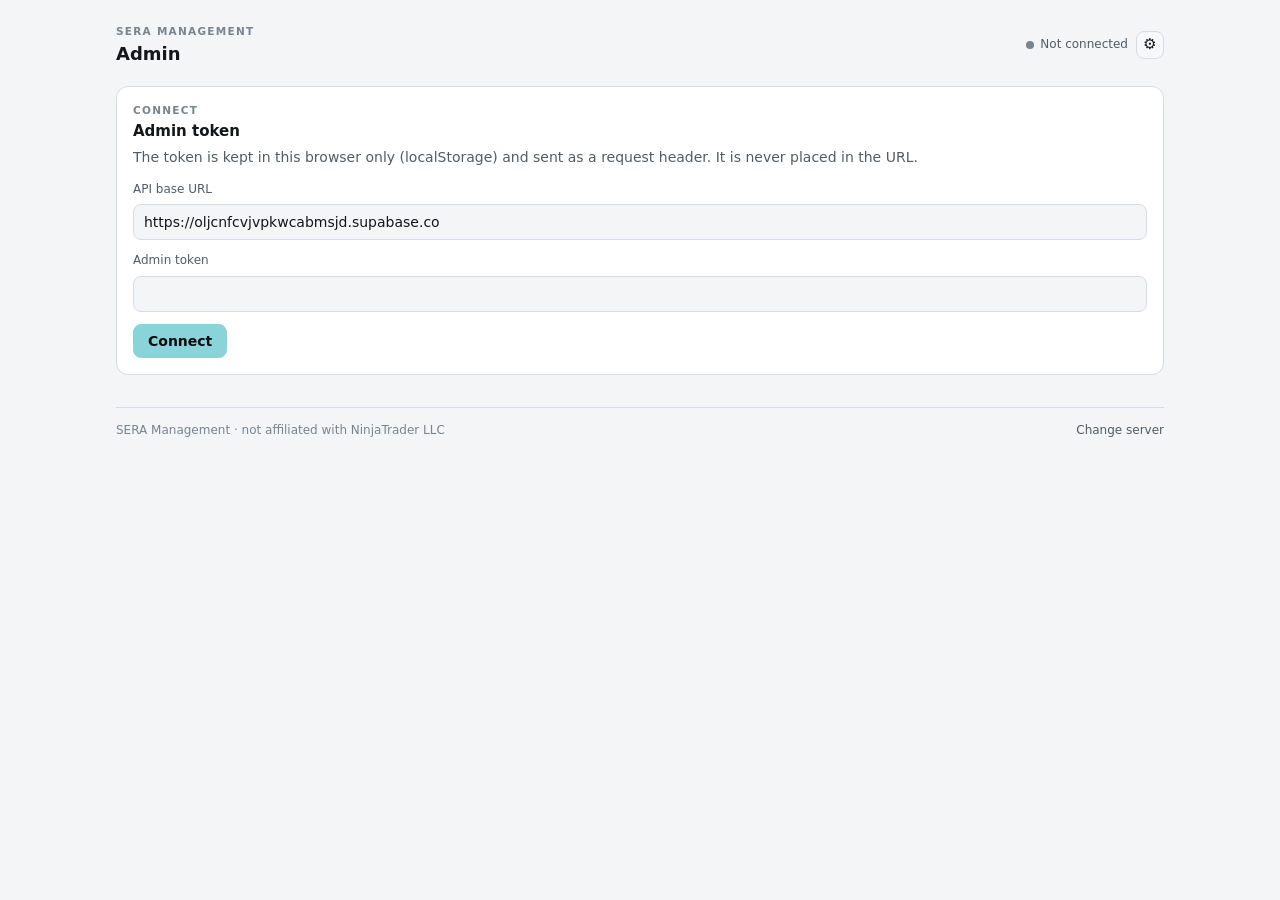
==== admin/index.html @ 3b709a6e "Publish portal and admin pages" ====
<!DOCTYPE html>
<html lang="en">
<head>
<meta charset="utf-8">
<meta name="viewport" content="width=device-width, initial-scale=1">
<meta name="robots" content="noindex, nofollow">
<meta name="referrer" content="no-referrer">
<meta name="color-scheme" content="dark light">
<title>SERA Management · Admin</title>
<link rel="stylesheet" href="../shared.css">
</head>
<body>
<div class="page">

  <header class="topbar">
    <div>
      <div class="eyebrow">SERA Management</div>
      <h1>Admin</h1>
    </div>
    <div class="row">
      <span id="conn" class="conn-pill" aria-live="polite">Not connected</span>
      <button id="btn-disconnect" class="btn btn-sm hidden" type="button">Disconnect</button>
      <button class="btn btn-sm btn-icon" type="button" data-sera-settings title="Server settings" aria-label="Server settings"><span class="gear">&#9881;</span></button>
    </div>
  </header>

  <!-- Connect form (shown until a token is stored) -->
  <section id="view-connect" class="card">
    <div class="eyebrow">Connect</div>
    <h2>Admin token</h2>
    <p class="muted" style="margin:6px 0 14px">The token is kept in this browser only (localStorage) and sent as a request header. It is never placed in the URL.</p>
    <form id="form-connect" class="stack-sm">
      <div class="field">
        <label class="label" for="in-base">API base URL</label>
        <input id="in-base" class="input" type="url" autocomplete="off" spellcheck="false" required>
      </div>
      <div class="field">
        <label class="label" for="in-token">Admin token</label>
        <input id="in-token" class="input" type="password" autocomplete="off" required>
      </div>
      <div id="connect-msg" class="msg msg-danger hidden" role="alert"></div>
      <div class="row">
        <button id="btn-connect" class="btn btn-primary" type="submit">Connect</button>
      </div>
    </form>
  </section>

  <!-- Main view -->
  <main id="view-main" class="stack hidden">
    <section class="card">
      <div class="row between" style="margin-bottom:12px">
        <div class="row grow">
          <input id="in-search" class="input grow" type="search" placeholder="Search email, plan, note…" autocomplete="off" aria-label="Search customers">
          <button id="btn-refresh" class="btn" type="button">Refresh</button>
        </div>
        <button id="btn-new" class="btn btn-primary" type="button">New customer</button>
      </div>
      <div id="list-msg" class="msg hidden"></div>
      <div class="table-wrap">
        <table id="tbl-customers">
          <thead>
            <tr>
              <th>Email</th>
              <th>Plan</th>
              <th>Status</th>
              <th>Period end</th>
              <th class="num">Devices</th>
              <th>Note</th>
            </tr>
          </thead>
          <tbody></tbody>
        </table>
      </div>
      <div id="list-empty" class="faint hidden" style="padding:12px 0 4px">No customers found.</div>
    </section>

    <section id="detail" class="card hidden" aria-live="polite"></section>
  </main>

  <footer class="footer">
    <span>SERA Management · not affiliated with NinjaTrader LLC</span>
    <a href="#" data-sera-settings>Change server</a>
  </footer>
</div>

<!-- New customer -->
<dialog id="dlg-new">
  <form id="form-new" class="stack-sm">
    <div class="eyebrow">New customer</div>
    <h2>Create entitlement</h2>
    <div class="field">
      <label class="label" for="new-email">Customer email</label>
      <input id="new-email" class="input" type="email" required autocomplete="off" spellcheck="false">
    </div>
    <div class="fields-2">
      <div class="field">
        <label class="label" for="new-months">Months (1–36)</label>
        <input id="new-months" class="input" type="number" min="1" max="36" step="1" value="12" required>
      </div>
      <div class="field">
        <label class="label" for="new-devices">Max devices (1–20)</label>
        <input id="new-devices" class="input" type="number" min="1" max="20" step="1" value="2" required>
      </div>
    </div>
    <div class="field">
      <label class="label" for="new-note">Note (optional)</label>
      <input id="new-note" class="input" type="text" autocomplete="off" maxlength="500">
    </div>
    <div id="new-msg" class="msg msg-danger hidden" role="alert"></div>
    <div class="dialog-actions">
      <button type="button" class="btn" id="new-cancel">Cancel</button>
      <button type="submit" class="btn btn-primary" id="new-submit">Create</button>
    </div>
  </form>
</dialog>

<!-- One-time product key -->
<dialog id="dlg-key">
  <div class="stack-sm">
    <div class="eyebrow">Product key</div>
    <h2 id="key-title">Product key</h2>
    <p class="muted" id="key-sub"></p>
    <div class="key-big" id="key-value"></div>
    <div class="msg msg-warning">This key is shown once. It will not be shown again — copy it now and send it to the customer.</div>
    <div class="dialog-actions">
      <button type="button" class="btn" id="key-copy">Copy</button>
      <button type="button" class="btn btn-primary" id="key-close">I have saved the key</button>
    </div>
  </div>
</dialog>

<script src="../shared.js"></script>
<script>
(function () {
  'use strict';
  var S = window.Sera;
  var esc = S.esc;
  var ADMIN_KEY = 'sera.admin';
  var $ = function (sel, root) { return (root || document).querySelector(sel); };

  var token = loadToken();
  var entitlements = [];
  var selectedId = null;
  var detail = null; // last `get` response
  var searchTimer = null;

  var elConn = $('#conn');
  var elDetail = $('#detail');
  var tbody = $('#tbl-customers tbody');

  /* ---------- token storage ---------- */

  function loadToken() {
    try {
      var raw = localStorage.getItem(ADMIN_KEY);
      if (!raw) return '';
      var o = JSON.parse(raw);
      return o && typeof o.token === 'string' ? o.token : '';
    } catch (e) { return ''; }
  }
  function saveToken(t) {
    S.storageSet(localStorage, ADMIN_KEY, t ? JSON.stringify({ token: t, saved_at: new Date().toISOString() }) : null);
  }

  /* ---------- API ---------- */

  function api(action, params) {
    var body = { action: action };
    Object.keys(params || {}).forEach(function (k) { body[k] = params[k]; });
    return S.call('sera-admin', body, { headers: { 'x-sera-admin-token': token } });
  }

  /* ---------- views ---------- */

  function setConn(state, text) {
    elConn.className = 'conn-pill' + (state ? ' ' + state : '');
    elConn.textContent = text;
  }
  function showConnect() {
    $('#view-connect').classList.remove('hidden');
    $('#view-main').classList.add('hidden');
    $('#btn-disconnect').classList.add('hidden');
    $('#in-base').value = S.getBase();
    setConn('', 'Not connected');
  }
  function showMain() {
    $('#view-connect').classList.add('hidden');
    $('#view-main').classList.remove('hidden');
    $('#btn-disconnect').classList.remove('hidden');
  }

  /* ---------- customer list ---------- */

  function loadList(query) {
    var msg = $('#list-msg');
    S.hideMsg(msg);
    return api('list', query ? { query: query } : {}).then(function (res) {
      entitlements = Array.isArray(res.entitlements) ? res.entitlements : [];
      renderList();
      return res;
    });
  }

  function num(v) { return v === null || v === undefined ? '—' : esc(v); }

  function renderList() {
    tbody.innerHTML = entitlements.map(function (e) {
      return '<tr class="row-click' + (e.id === selectedId ? ' selected' : '') + '" data-id="' + esc(e.id) + '" tabindex="0">' +
        '<td class="strong break">' + esc(e.customer_email) + '</td>' +
        '<td class="nowrap">' + esc(e.plan || '—') + '</td>' +
        '<td>' + S.statusBadge(e.status) + '</td>' +
        '<td class="nowrap">' + S.dateWithRelative(e.current_period_end) + '</td>' +
        '<td class="num">' + num(e.active_devices) + ' / ' + num(e.max_devices) + '</td>' +
        '<td class="muted"><div class="ellipsis" title="' + esc(e.note || '') + '">' + esc(e.note || '') + '</div></td>' +
        '</tr>';
    }).join('');
    $('#list-empty').classList.toggle('hidden', entitlements.length > 0);
  }

  tbody.addEventListener('click', function (e) {
    var tr = e.target.closest('tr[data-id]');
    if (tr) openDetail(tr.dataset.id);
  });
  tbody.addEventListener('keydown', function (e) {
    if (e.key !== 'Enter' && e.key !== ' ') return;
    var tr = e.target.closest('tr[data-id]');
    if (tr) { e.preventDefault(); openDetail(tr.dataset.id); }
  });

  function refreshList() {
    var btn = $('#btn-refresh');
    S.setBusy(btn, true, 'Loading…');
    return loadList($('#in-search').value.trim()).catch(function (err) {
      S.showMsg($('#list-msg'), S.friendly(err), 'danger');
      if (err.code === 'unauthorized') setConn('fail', 'Token rejected');
    }).then(function () { S.setBusy(btn, false); });
  }

  $('#btn-refresh').addEventListener('click', refreshList);
  $('#in-search').addEventListener('input', function () {
    clearTimeout(searchTimer);
    searchTimer = setTimeout(refreshList, 350);
  });
  $('#in-search').addEventListener('keydown', function (e) {
    if (e.key === 'Enter') { e.preventDefault(); clearTimeout(searchTimer); refreshList(); }
  });

  /* ---------- detail panel ---------- */

  function openDetail(id, opts) {
    opts = opts || {};
    selectedId = id;
    renderList();
    elDetail.classList.remove('hidden');
    if (!detail || detail.entitlement.id !== id) elDetail.innerHTML = '<div class="faint">Loading…</div>';
    return api('get', { entitlement_id: id }).then(function (res) {
      detail = res;
      renderDetail();
      if (!opts.noScroll) elDetail.scrollIntoView({ behavior: 'smooth', block: 'start' });
    }).catch(function (err) {
      elDetail.innerHTML = '<div class="row between"><div class="msg msg-danger grow">' + esc(S.friendly(err)) +
        '</div><button class="btn btn-sm" data-act="close" type="button">Close</button></div>';
    });
  }

  function closeDetail() {
    selectedId = null;
    detail = null;
    elDetail.classList.add('hidden');
    elDetail.innerHTML = '';
    renderList();
  }

  function kv(label, valueHtml) {
    return '<div><div class="k">' + esc(label) + '</div><div class="v">' + (valueHtml || '<span class="faint">—</span>') + '</div></div>';
  }
  function detailsText(d) {
    if (d === null || d === undefined || d === '') return '';
    if (typeof d === 'string') return d;
    try { return JSON.stringify(d); } catch (e) { return String(d); }
  }

  function renderDetail() {
    var e = detail.entitlement || {};
    var devices = Array.isArray(detail.devices) ? detail.devices : [];
    var keys = Array.isArray(detail.product_keys) ? detail.product_keys : [];
    var leases = Array.isArray(detail.leases) ? detail.leases : [];
    var audit = (Array.isArray(detail.audit) ? detail.audit.slice() : []).sort(function (a, b) {
      return (S.parseDate(b.at) || 0) - (S.parseDate(a.at) || 0);
    });
    var billing = e.stripe_subscription_id ? 'Stripe' : 'Manual';

    var html = '';
    html += '<div class="row between top" style="margin-bottom:14px">' +
      '<div><div class="eyebrow">Customer</div>' +
      '<h2 class="row"><span class="break">' + esc(e.customer_email) + '</span>' + S.statusBadge(e.status) + '</h2>' +
      '<div class="mono faint break">' + esc(e.id) + '</div></div>' +
      '<div class="row"><button class="btn btn-sm" data-act="reload" type="button">Reload</button>' +
      '<button class="btn btn-sm" data-act="close" type="button">Close</button></div></div>';

    html += '<div class="kv">' +
      kv('Plan', esc(e.plan)) +
      kv('Period end', S.dateWithRelative(e.current_period_end)) +
      kv('Devices', num(e.active_devices) + ' active / ' + num(e.max_devices) + ' max' +
        (e.total_devices !== undefined && e.total_devices !== null ? ' <span class="faint">(' + esc(e.total_devices) + ' total)</span>' : '')) +
      kv('Billing', esc(billing)) +
      kv('Stripe customer', e.stripe_customer_id ? '<span class="mono">' + esc(e.stripe_customer_id) + '</span>' : '') +
      kv('Stripe subscription', e.stripe_subscription_id ? '<span class="mono">' + esc(e.stripe_subscription_id) + '</span>' : '') +
      kv('Created', e.created_at ? esc(S.fmtDateTime(e.created_at)) : '') +
      kv('Updated', e.updated_at ? esc(S.fmtDateTime(e.updated_at)) : '') +
      kv('Note', e.note ? esc(e.note) : '') +
      '</div>';

    html += '<div class="card-inset subsection">' +
      '<div class="eyebrow">Actions</div>' +
      '<div class="row">' +
      '<span class="row" style="gap:6px"><label for="in-extend" class="muted">Extend by</label>' +
      '<input id="in-extend" class="input input-xs" type="number" min="1" max="36" step="1" value="1" aria-label="Months to extend">' +
      '<span class="muted">months</span>' +
      '<button class="btn btn-sm" data-act="extend" type="button">Extend</button></span>' +
      '<span class="faint">|</span>' +
      '<button class="btn btn-sm" data-act="reissue" type="button">Reissue key</button>' +
      '<button class="btn btn-sm btn-danger" data-act="revoke" type="button">Revoke</button>' +
      '</div></div>';

    /* devices */
    html += '<div class="subsection"><div class="section-head"><h3>Devices</h3><span class="faint small">' + devices.length + '</span></div>';
    if (!devices.length) {
      html += '<div class="faint">No devices have activated this entitlement.</div>';
    } else {
      html += '<div class="table-wrap"><table class="compact"><thead><tr>' +
        '<th>Name</th><th>Hash</th><th>Version</th><th>First seen</th><th>Last seen</th><th>State</th><th></th></tr></thead><tbody>';
      devices.forEach(function (d) {
        var disabled = !!d.disabled_at;
        html += '<tr>' +
          '<td class="break">' + esc(d.device_name || '—') + '</td>' +
          '<td class="mono nowrap" title="' + esc(d.device_hash) + '">' + esc(S.shortHash(d.device_hash, 12)) + '</td>' +
          '<td class="nowrap">' + esc(d.app_version || '—') + '</td>' +
          '<td class="nowrap" title="' + esc(S.fmtDateTime(d.first_seen_at)) + '">' + esc(S.fmtDate(d.first_seen_at)) + '</td>' +
          '<td class="nowrap" title="' + esc(S.fmtDateTime(d.last_seen_at)) + '">' + esc(S.relative(d.last_seen_at) || '—') + '</td>' +
          '<td>' + (disabled
            ? '<span class="badge badge-neutral" title="' + esc(S.fmtDateTime(d.disabled_at)) + '">released</span>'
            : '<span class="badge badge-success">active</span>') + '</td>' +
          '<td class="num">' + (disabled ? '' :
            '<button class="btn btn-sm btn-danger" type="button" data-act="release" data-hash="' + esc(d.device_hash) + '">Release seat</button>') + '</td>' +
          '</tr>';
      });
      html += '</tbody></table></div>';
    }
    html += '</div>';

    /* product keys */
    html += '<div class="subsection"><div class="section-head"><h3>Product keys</h3><span class="faint small">' + keys.length + '</span></div>';
    if (!keys.length) {
      html += '<div class="faint">No product keys.</div>';
    } else {
      html += '<div class="table-wrap"><table class="compact"><thead><tr><th>Key id</th><th>Created</th><th>Redeemed</th><th>Revoked</th><th>State</th></tr></thead><tbody>';
      keys.forEach(function (k) {
        var state = k.revoked_at ? '<span class="badge badge-danger">revoked</span>'
          : k.redeemed_at ? '<span class="badge badge-success">redeemed</span>'
          : '<span class="badge badge-warning">unused</span>';
        html += '<tr>' +
          '<td class="mono nowrap" title="' + esc(k.id) + '">' + esc(S.shortHash(k.id, 8)) + '</td>' +
          '<td class="nowrap">' + esc(S.fmtDateTime(k.created_at)) + '</td>' +
          '<td class="nowrap">' + esc(S.fmtDateTime(k.redeemed_at)) + '</td>' +
          '<td class="nowrap">' + esc(S.fmtDateTime(k.revoked_at)) + '</td>' +
          '<td>' + state + '</td></tr>';
      });
      html += '</tbody></table></div>';
    }
    html += '</div>';

    /* leases */
    html += '<div class="subsection"><div class="section-head"><h3>Leases</h3><span class="faint small">' + leases.length + '</span></div>';
    if (!leases.length) {
      html += '<div class="faint">No leases.</div>';
    } else {
      html += '<div class="table-wrap"><table class="compact"><thead><tr><th>Device</th><th>Issued</th><th>Not before</th><th>Expires</th><th>Key</th></tr></thead><tbody>';
      leases.forEach(function (l) {
        var expired = S.parseDate(l.expires_at) && S.parseDate(l.expires_at) < new Date();
        html += '<tr>' +
          '<td class="mono nowrap" title="' + esc(l.device_hash) + '">' + esc(S.shortHash(l.device_hash, 12)) + '</td>' +
          '<td class="nowrap">' + esc(S.fmtDateTime(l.issued_at)) + '</td>' +
          '<td class="nowrap">' + esc(S.fmtDateTime(l.not_before)) + '</td>' +
          '<td class="nowrap' + (expired ? ' faint' : '') + '" title="' + esc(S.fmtDateTime(l.expires_at)) + '">' +
            esc(S.fmtDate(l.expires_at)) + ' <span class="faint">· ' + esc(S.relative(l.expires_at)) + '</span></td>' +
          '<td class="mono nowrap" title="' + esc(l.key_id) + '">' + esc(S.shortHash(l.key_id, 8)) + '</td></tr>';
      });
      html += '</tbody></table></div>';
    }
    html += '</div>';

    /* audit */
    html += '<div class="subsection"><div class="section-head"><h3>Recent audit</h3><span class="faint small">newest first</span></div>';
    if (!audit.length) {
      html += '<div class="faint">No audit entries.</div>';
    } else {
      html += '<ul class="list">';
      audit.forEach(function (a) {
        html += '<li><div class="grow">' +
          '<div><span class="strong">' + esc(a.action) + '</span>' +
          (a.actor ? ' <span class="muted">by ' + esc(a.actor) + '</span>' : '') +
          (a.device_hash ? ' <span class="mono faint" title="' + esc(a.device_hash) + '">' + esc(S.shortHash(a.device_hash, 12)) + '</span>' : '') +
          '</div>' +
          (detailsText(a.details) ? '<div class="meta break">' + esc(detailsText(a.details)) + '</div>' : '') +
          '</div><div class="meta nowrap" title="' + esc(S.fmtDateTime(a.at)) + '">' + esc(S.fmtDateTime(a.at)) + ' <span class="faint">· ' + esc(S.relative(a.at)) + '</span></div></li>';
      });
      html += '</ul>';
    }
    html += '</div>';

    elDetail.innerHTML = html;
  }

  elDetail.addEventListener('click', function (ev) {
    var btn = ev.target.closest('[data-act]');
    if (!btn) return;
    var act = btn.dataset.act;
    if (act === 'close') return closeDetail();
    if (!detail) return;
    var id = detail.entitlement.id;
    if (act === 'reload') return openDetail(id, { noScroll: true });
    if (act === 'extend') return doExtend(btn, id);
    if (act === 'reissue') return doReissue(btn, id);
    if (act === 'revoke') return doRevoke(btn, id);
    if (act === 'release') return doRelease(btn, id, btn.dataset.hash);
  });

  function afterChange(id) {
    return Promise.all([
      loadList($('#in-search').value.trim()).catch(function () { /* list error already visible */ }),
      openDetail(id, { noScroll: true })
    ]);
  }

  function doExtend(btn, id) {
    var months = parseInt($('#in-extend').value, 10);
    if (!(months >= 1 && months <= 36)) { S.toast('Enter between 1 and 36 months.', 'warning'); return; }
    S.setBusy(btn, true, 'Extending…');
    api('extend', { entitlement_id: id, months: months }).then(function (res) {
      var end = res.entitlement && res.entitlement.current_period_end;
      S.toast('Extended by ' + months + ' month' + (months === 1 ? '' : 's') + (end ? ' · new period end ' + S.fmtDate(end) : '') + '.', 'success');
      return afterChange(id);
    }).catch(function (err) { S.toast(S.friendly(err), 'danger'); })
      .then(function () { S.setBusy(btn, false); });
  }

  function doReissue(btn, id) {
    S.confirmDialog({
      eyebrow: 'Reissue key',
      title: 'Generate a new product key?',
      body: 'A new product key will be created for ' + detail.entitlement.customer_email +
        '. The previous key will no longer be valid for new activations, and the customer will need the new key.',
      confirmLabel: 'Reissue key'
    }).then(function (r) {
      if (!r.ok) return;
      S.setBusy(btn, true, 'Working…');
      return api('reissue_key', { entitlement_id: id }).then(function (res) {
        showKey(res.product_key, 'New product key for ' + detail.entitlement.customer_email);
        return afterChange(id);
      }).catch(function (err) { S.toast(S.friendly(err), 'danger'); })
        .then(function () { S.setBusy(btn, false); });
    });
  }

  function doRevoke(btn, id) {
    S.confirmDialog({
      eyebrow: 'Revoke',
      title: 'Revoke this entitlement?',
      body: 'Access for ' + detail.entitlement.customer_email + ' will be revoked. Its devices will stop validating. This is recorded in the audit log.',
      confirmLabel: 'Revoke',
      danger: true,
      prompt: { label: 'Reason (optional)', placeholder: 'e.g. refund, chargeback' }
    }).then(function (r) {
      if (!r.ok) return;
      S.setBusy(btn, true, 'Revoking…');
      var params = { entitlement_id: id };
      if (r.value) params.reason = r.value;
      return api('revoke', params).then(function () {
        S.toast('Entitlement revoked.', 'success');
        return afterChange(id);
      }).catch(function (err) { S.toast(S.friendly(err), 'danger'); })
        .then(function () { S.setBusy(btn, false); });
    });
  }

  function doRelease(btn, id, hash) {
    S.confirmDialog({
      eyebrow: 'Release seat',
      title: 'Release this device seat?',
      body: 'Device ' + S.shortHash(hash, 12) + ' will be released and its seat freed. That computer will need to enter the product key again to activate.',
      confirmLabel: 'Release seat',
      danger: true
    }).then(function (r) {
      if (!r.ok) return;
      S.setBusy(btn, true, 'Releasing…');
      return api('release_seat', { entitlement_id: id, device_hash: hash }).then(function (res) {
        S.toast(res.released === false ? 'Nothing to release (seat was already free).' : 'Seat released.', res.released === false ? 'warning' : 'success');
        return afterChange(id);
      }).catch(function (err) { S.toast(S.friendly(err), 'danger'); S.setBusy(btn, false); });
    });
  }

  /* ---------- product key dialog (shown once) ---------- */

  var dlgKey = $('#dlg-key');
  function showKey(key, subtitle) {
    $('#key-value').textContent = key || '';
    $('#key-sub').textContent = subtitle || '';
    S.setBusy($('#key-copy'), false);
    $('#key-copy').textContent = 'Copy';
    dlgKey.showModal();
  }
  $('#key-copy').addEventListener('click', function () {
    var btn = this;
    S.copyText($('#key-value').textContent).then(function (ok) {
      btn.textContent = ok ? 'Copied' : 'Copy failed';
      setTimeout(function () { btn.textContent = 'Copy'; }, 1800);
    });
  });
  function clearKey() { $('#key-value').textContent = ''; $('#key-sub').textContent = ''; }
  $('#key-close').addEventListener('click', function () { clearKey(); dlgKey.close(); });
  dlgKey.addEventListener('close', clearKey);
  dlgKey.addEventListener('cancel', function (e) { e.preventDefault(); clearKey(); dlgKey.close(); });

  /* ---------- new customer ---------- */

  var dlgNew = $('#dlg-new');
  $('#btn-new').addEventListener('click', function () {
    $('#form-new').reset();
    S.hideMsg($('#new-msg'));
    dlgNew.showModal();
    $('#new-email').focus();
  });
  $('#new-cancel').addEventListener('click', function () { dlgNew.close(); });
  $('#form-new').addEventListener('submit', function (ev) {
    ev.preventDefault();
    var email = $('#new-email').value.trim();
    var months = parseInt($('#new-months').value, 10);
    var maxDevices = parseInt($('#new-devices').value, 10);
    var note = $('#new-note').value.trim();
    var msg = $('#new-msg');
    S.hideMsg(msg);
    if (!email) return S.showMsg(msg, 'Enter the customer email.', 'danger');
    if (!(months >= 1 && months <= 36)) return S.showMsg(msg, 'Months must be between 1 and 36.', 'danger');
    if (!(maxDevices >= 1 && maxDevices <= 20)) return S.showMsg(msg, 'Max devices must be between 1 and 20.', 'danger');
    var params = { customer_email: email, months: months, max_devices: maxDevices };
    if (note) params.note = note;
    var btn = $('#new-submit');
    S.setBusy(btn, true, 'Creating…');
    api('create_entitlement', params).then(function (res) {
      dlgNew.close();
      showKey(res.product_key, 'Product key for ' + email);
      var newId = res.entitlement && res.entitlement.id;
      return loadList('').then(function () { $('#in-search').value = ''; if (newId) return openDetail(newId); })
        .catch(function (err) { S.toast(S.friendly(err), 'danger'); });
    }).catch(function (err) { S.showMsg(msg, S.friendly(err), 'danger'); })
      .then(function () { S.setBusy(btn, false); });
  });

  /* ---------- connect / disconnect ---------- */

  $('#form-connect').addEventListener('submit', function (ev) {
    ev.preventDefault();
    var msg = $('#connect-msg');
    S.hideMsg(msg);
    var base = S.setBase($('#in-base').value);
    $('#in-base').value = base;
    var t = $('#in-token').value.trim();
    if (!t) return S.showMsg(msg, 'Enter the admin token.', 'danger');
    token = t;
    var btn = $('#btn-connect');
    S.setBusy(btn, true, 'Connecting…');
    setConn('busy', 'Connecting…');
    loadList('').then(function () {
      saveToken(t);
      $('#in-token').value = '';
      showMain();
      setConn('ok', 'Connected · ' + S.hostOf(base));
    }).catch(function (err) {
      token = '';
      setConn('fail', 'Not connected');
      S.showMsg(msg, S.friendly(err), 'danger');
    }).then(function () { S.setBusy(btn, false); });
  });

  $('#btn-disconnect').addEventListener('click', function () {
    saveToken('');
    token = '';
    entitlements = [];
    closeDetail();
    $('#in-search').value = '';
    showConnect();
    S.toast('Disconnected. Token removed from this browser.', 'info');
  });

  S.bindSettingsLinks(function (base) {
    $('#in-base').value = base;
    if (token) {
      setConn('busy', 'Connecting…');
      refreshList().then(function () {
        if (elConn.classList.contains('busy')) setConn('ok', 'Connected · ' + S.hostOf(base));
      });
    }
  });

  /* ---------- boot ---------- */

  if (token) {
    showMain();
    setConn('busy', 'Connecting…');
    loadList('').then(function () {
      setConn('ok', 'Connected · ' + S.hostOf(S.getBase()));
    }).catch(function (err) {
      if (err.code === 'unauthorized') {
        setConn('fail', 'Token rejected');
        S.showMsg($('#list-msg'), S.friendly(err) + ' Use Disconnect to enter a new token.', 'danger');
      } else {
        setConn('fail', 'Connection failed');
        S.showMsg($('#list-msg'), S.friendly(err), 'danger');
      }
    });
  } else {
    showConnect();
  }
})();
</script>
</body>
</html>
---- shared.css ----
/* SERA Management - shared styles for the static web pages.
   Dark "Sera" theme by default, light theme via prefers-color-scheme. */

:root {
  color-scheme: dark;
  --bg: #0B0D10;
  --bg-elev: #101216;
  --card: #14161A;
  --card-2: #191C21;
  --border: #2A3138;
  --text: #F5F6FA;
  --text-2: #9AA3A7;
  --text-3: #687277;
  --accent: #91D9DE;
  --accent-ink: #0B0D10;
  --link: #91D9DE;
  --success: #3DBE73;
  --warning: #E0A542;
  --danger: #E5686A;
  --focus: rgba(145, 217, 222, 0.45);
  --shadow: 0 8px 24px rgba(0, 0, 0, 0.35);
  --radius: 12px;
  --radius-sm: 8px;
  --font: "Segoe UI", system-ui, -apple-system, "Helvetica Neue", Arial, sans-serif;
  --mono: Consolas, "Cascadia Mono", "SF Mono", Menlo, monospace;
}

@media (prefers-color-scheme: light) {
  :root {
    color-scheme: light;
    --bg: #F3F5F7;
    --bg-elev: #ECEFF2;
    --card: #FFFFFF;
    --card-2: #F6F8F9;
    --border: #D6DCE2;
    --text: #14161A;
    --text-2: #525C64;
    --text-3: #7A848C;
    --accent: #8AD3D8;
    --accent-ink: #0B0D10;
    --link: #177F86;
    --success: #1F9A55;
    --warning: #B07A0C;
    --danger: #C94C4E;
    --focus: rgba(23, 127, 134, 0.35);
    --shadow: 0 8px 24px rgba(20, 22, 26, 0.08);
  }
}

/* ---------- base ---------- */

*, *::before, *::after { box-sizing: border-box; }

html { -webkit-text-size-adjust: 100%; }

body {
  margin: 0;
  background: var(--bg);
  color: var(--text);
  font: 14px/1.45 var(--font);
  min-height: 100vh;
  overflow-x: hidden;
}

a { color: var(--link); text-decoration: none; }
a:hover { text-decoration: underline; }

h1, h2, h3 { margin: 0; font-weight: 600; line-height: 1.25; }
h1 { font-size: 18px; }
h2 { font-size: 15px; }
h3 { font-size: 13.5px; }
p { margin: 0; }
ol, ul { margin: 0; padding-left: 20px; }
li + li { margin-top: 4px; }
code { font-family: var(--mono); font-size: 12.5px; }

:focus-visible { outline: 2px solid var(--focus); outline-offset: 2px; }

/* ---------- layout ---------- */

.page {
  max-width: 1080px;
  margin: 0 auto;
  padding: 16px 16px 40px;
}
.page.narrow { max-width: 680px; }

.topbar {
  display: flex;
  align-items: center;
  justify-content: space-between;
  gap: 12px;
  flex-wrap: wrap;
  padding: 8px 0 20px;
}

.footer {
  margin-top: 32px;
  padding-top: 14px;
  border-top: 1px solid var(--border);
  display: flex;
  justify-content: space-between;
  gap: 12px;
  flex-wrap: wrap;
  font-size: 12px;
  color: var(--text-3);
}
.footer a { color: var(--text-2); }

.stack > * + * { margin-top: 16px; }
.stack-sm > * + * { margin-top: 12px; }
.stack-xs > * + * { margin-top: 6px; }

.row {
  display: flex;
  align-items: center;
  gap: 8px;
  flex-wrap: wrap;
}
.row.between { justify-content: space-between; }
.row.top { align-items: flex-start; }
.grow { flex: 1 1 240px; min-width: 0; }

.section-head {
  display: flex;
  align-items: baseline;
  justify-content: space-between;
  gap: 8px;
  flex-wrap: wrap;
  margin-bottom: 10px;
}

.subsection { margin-top: 20px; }

/* ---------- typography helpers ---------- */

.eyebrow {
  font-size: 10.5px;
  text-transform: uppercase;
  letter-spacing: 0.12em;
  color: var(--text-3);
  font-weight: 600;
  margin-bottom: 4px;
}
.muted { color: var(--text-2); }
.faint { color: var(--text-3); }
.small { font-size: 12px; }
.strong { font-weight: 600; }
.mono { font-family: var(--mono); font-size: 12.5px; }
.break { word-break: break-word; overflow-wrap: anywhere; }
.ellipsis {
  max-width: 260px;
  overflow: hidden;
  text-overflow: ellipsis;
  white-space: nowrap;
}
.danger-text { color: var(--danger); }
.hidden { display: none !important; }

/* ---------- cards ---------- */

.card {
  background: var(--card);
  border: 1px solid var(--border);
  border-radius: var(--radius);
  padding: 16px;
}
.card-inset {
  background: var(--card-2);
  border: 1px solid var(--border);
  border-radius: var(--radius-sm);
  padding: 12px;
}

/* ---------- buttons ---------- */

.btn {
  display: inline-flex;
  align-items: center;
  justify-content: center;
  gap: 6px;
  height: 34px;
  padding: 0 14px;
  border-radius: var(--radius-sm);
  border: 1px solid var(--border);
  background: var(--card-2);
  color: var(--text);
  font: inherit;
  font-weight: 600;
  cursor: pointer;
  white-space: nowrap;
  text-decoration: none;
}
.btn:hover { border-color: var(--text-3); text-decoration: none; }
.btn:active { transform: translateY(1px); }
.btn[disabled], .btn[aria-busy="true"] { opacity: 0.55; cursor: not-allowed; transform: none; }

.btn-primary {
  background: var(--accent);
  border-color: var(--accent);
  color: var(--accent-ink);
}
.btn-primary:hover { filter: brightness(1.05); border-color: var(--accent); }

.btn-danger { color: var(--danger); }
.btn-danger:hover { border-color: var(--danger); }
.btn-danger.btn-solid {
  background: var(--danger);
  border-color: var(--danger);
  color: #fff;
}

.btn-sm { height: 28px; padding: 0 10px; font-size: 12.5px; }
.btn-icon { width: 34px; padding: 0; font-size: 16px; }
.btn-icon.btn-sm { width: 28px; font-size: 14px; }
.btn-link {
  background: none;
  border: none;
  height: auto;
  padding: 0;
  color: var(--link);
  font-weight: 500;
}
.btn-link:hover { text-decoration: underline; }

/* ---------- forms ---------- */

.input, select, textarea {
  width: 100%;
  min-width: 0;
  height: 36px;
  padding: 0 10px;
  border-radius: var(--radius-sm);
  border: 1px solid var(--border);
  background: var(--bg);
  color: var(--text);
  font: inherit;
}
textarea { height: auto; min-height: 72px; padding: 8px 10px; resize: vertical; }
.input:focus, select:focus, textarea:focus {
  outline: none;
  border-color: var(--accent);
  box-shadow: 0 0 0 3px var(--focus);
}
.input-sm { height: 30px; font-size: 13px; }
.input-xs { width: 64px; height: 28px; padding: 0 8px; font-size: 13px; text-align: center; }
.input.mono { font-family: var(--mono); letter-spacing: 0.04em; }
.input::placeholder { color: var(--text-3); }

.field { display: flex; flex-direction: column; gap: 6px; }
.label { font-size: 12px; color: var(--text-2); }
.hint { font-size: 12px; color: var(--text-3); }
.fields-2 {
  display: grid;
  grid-template-columns: 1fr 1fr;
  gap: 12px;
}
@media (max-width: 480px) { .fields-2 { grid-template-columns: 1fr; } }

/* ---------- messages ---------- */

.msg {
  padding: 10px 12px;
  border-radius: var(--radius-sm);
  border: 1px solid var(--border);
  background: var(--card-2);
  font-size: 13px;
}
.msg-danger { color: var(--danger); border-color: var(--danger); }
.msg-warning { color: var(--warning); border-color: var(--warning); }
.msg-success { color: var(--success); border-color: var(--success); }

/* ---------- badges ---------- */

.badge {
  display: inline-flex;
  align-items: center;
  gap: 6px;
  height: 22px;
  padding: 0 8px;
  border-radius: 999px;
  font-size: 11.5px;
  font-weight: 600;
  line-height: 1;
  white-space: nowrap;
  text-transform: capitalize;
  color: var(--text-2);
  background: var(--card-2);
  border: 1px solid var(--border);
}
.badge::before {
  content: "";
  width: 6px;
  height: 6px;
  border-radius: 50%;
  background: currentColor;
}
.badge-success { color: var(--success); background: rgba(61, 190, 115, 0.12); border-color: rgba(61, 190, 115, 0.35); }
.badge-warning { color: var(--warning); background: rgba(224, 165, 66, 0.12); border-color: rgba(224, 165, 66, 0.35); }
.badge-danger { color: var(--danger); background: rgba(229, 104, 106, 0.12); border-color: rgba(229, 104, 106, 0.35); }
.badge-neutral { color: var(--text-2); }

.conn-pill {
  display: inline-flex;
  align-items: center;
  gap: 6px;
  font-size: 12px;
  color: var(--text-2);
}
.conn-pill::before {
  content: "";
  width: 8px;
  height: 8px;
  border-radius: 50%;
  background: var(--text-3);
}
.conn-pill.ok::before { background: var(--success); }
.conn-pill.busy::before { background: var(--warning); }
.conn-pill.fail::before { background: var(--danger); }

/* ---------- key/value grid ---------- */

.kv {
  display: grid;
  grid-template-columns: repeat(auto-fill, minmax(170px, 1fr));
  gap: 12px 16px;
}
.kv .k {
  font-size: 10.5px;
  text-transform: uppercase;
  letter-spacing: 0.12em;
  color: var(--text-3);
  font-weight: 600;
  margin-bottom: 3px;
}
.kv .v { font-size: 13.5px; word-break: break-word; overflow-wrap: anywhere; }

/* ---------- tables ---------- */

.table-wrap {
  overflow-x: auto;
  -webkit-overflow-scrolling: touch;
  margin: 0 -16px;
  padding: 0 16px;
}
table {
  width: 100%;
  border-collapse: collapse;
  font-size: 13px;
}
th {
  text-align: left;
  font-size: 10.5px;
  text-transform: uppercase;
  letter-spacing: 0.1em;
  color: var(--text-3);
  font-weight: 600;
  padding: 8px 10px;
  border-bottom: 1px solid var(--border);
  white-space: nowrap;
}
td {
  padding: 8px 10px;
  border-bottom: 1px solid var(--border);
  vertical-align: middle;
}
tr:last-child td { border-bottom: none; }
td.num, th.num { text-align: right; white-space: nowrap; }
td.nowrap { white-space: nowrap; }
tr.row-click { cursor: pointer; }
tr.row-click:hover td { background: var(--card-2); }
tr.selected td { background: rgba(145, 217, 222, 0.08); }
tr.row-click:focus-visible { outline: 2px solid var(--focus); outline-offset: -2px; }
table.compact { font-size: 12.5px; }
table.compact th, table.compact td { padding: 6px 8px; }

/* ---------- lists (portal devices, audit) ---------- */

.list { list-style: none; margin: 0; padding: 0; }
.list > li {
  display: flex;
  align-items: center;
  justify-content: space-between;
  gap: 12px;
  flex-wrap: wrap;
  padding: 12px 0;
  border-top: 1px solid var(--border);
}
.list > li:first-child { border-top: none; padding-top: 4px; }
.list > li:last-child { padding-bottom: 4px; }
.list .meta { font-size: 12px; color: var(--text-3); }

/* ---------- product key display ---------- */

.key-big {
  font-family: var(--mono);
  font-size: clamp(15px, 4.2vw, 22px);
  letter-spacing: 0.06em;
  padding: 14px;
  border: 1px dashed var(--border);
  border-radius: var(--radius-sm);
  text-align: center;
  background: var(--bg);
  user-select: all;
  word-break: break-all;
}

/* ---------- dialogs ---------- */

dialog {
  background: var(--card);
  color: var(--text);
  border: 1px solid var(--border);
  border-radius: var(--radius);
  padding: 20px;
  width: min(480px, calc(100vw - 32px));
  box-shadow: var(--shadow);
}
dialog::backdrop { background: rgba(0, 0, 0, 0.55); }
dialog .dialog-actions {
  display: flex;
  justify-content: flex-end;
  gap: 8px;
  flex-wrap: wrap;
  margin-top: 16px;
}

/* ---------- toasts ---------- */

.toasts {
  position: fixed;
  left: 16px;
  right: 16px;
  bottom: 16px;
  display: flex;
  flex-direction: column;
  align-items: flex-end;
  gap: 8px;
  z-index: 50;
  pointer-events: none;
}
.toast {
  pointer-events: auto;
  max-width: 420px;
  background: var(--card);
  border: 1px solid var(--border);
  border-left: 3px solid var(--text-3);
  border-radius: var(--radius-sm);
  padding: 10px 12px;
  box-shadow: var(--shadow);
  font-size: 13px;
  opacity: 1;
  transition: opacity 0.25s ease;
}
.toast.out { opacity: 0; }
.toast-success { border-left-color: var(--success); }
.toast-warning { border-left-color: var(--warning); }
.toast-danger { border-left-color: var(--danger); }
.toast-info { border-left-color: var(--accent); }

/* ---------- misc ---------- */

.steps li { margin-top: 6px; }
.gear { font-size: 15px; line-height: 1; }
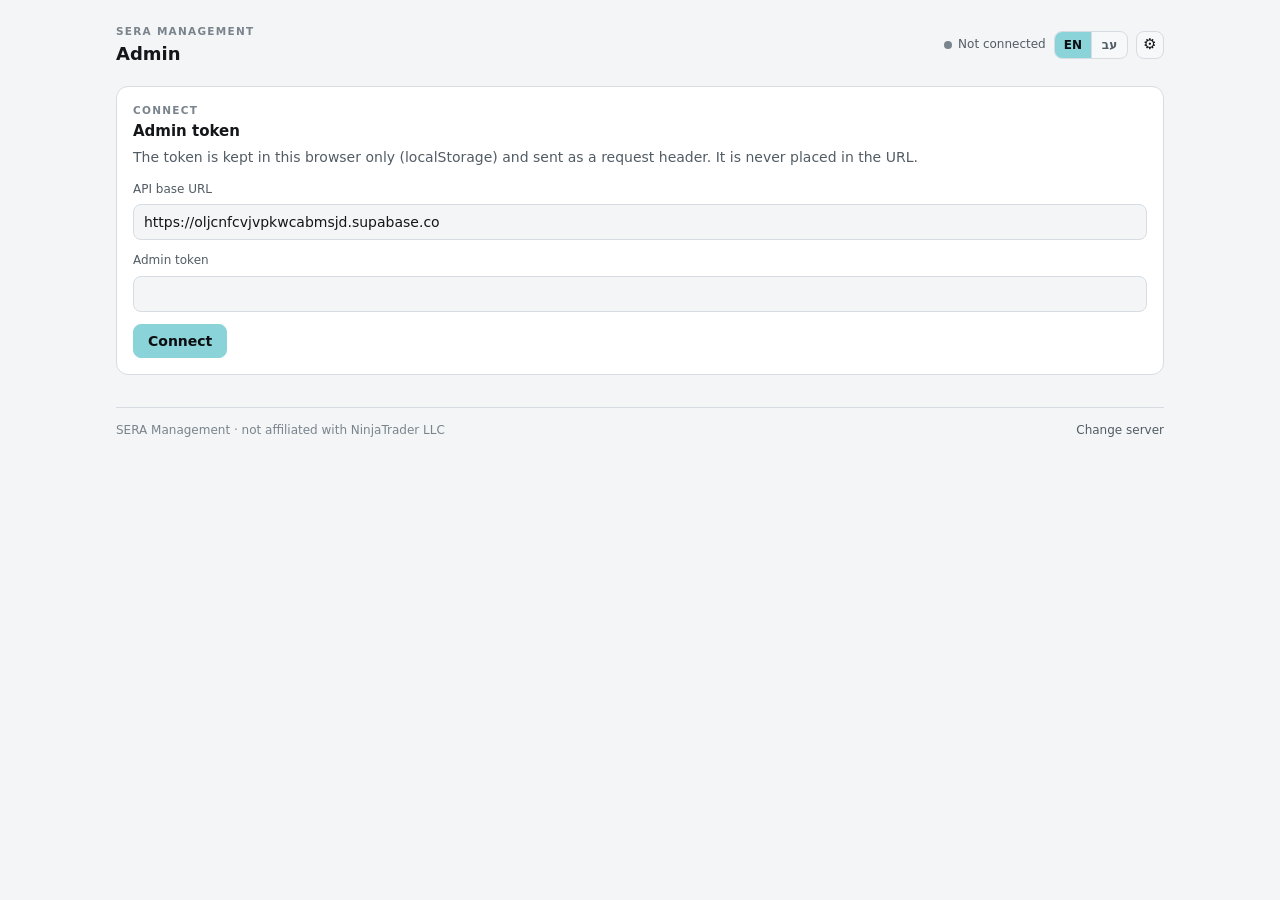
==== commit b8599208: "Bilingual portal/admin, diagnostics and terms acceptance views" ====
--- a/admin/index.html
+++ b/admin/index.html
@@ -6,7 +6,7 @@
 <meta name="robots" content="noindex, nofollow">
 <meta name="referrer" content="no-referrer">
 <meta name="color-scheme" content="dark light">
-<title>SERA Management · Admin</title>
+<title data-i18n="admin.title">SERA Management · Admin</title>
 <link rel="stylesheet" href="../shared.css">
 </head>
 <body>
@@ -14,102 +14,157 @@
 
   <header class="topbar">
     <div>
-      <div class="eyebrow">SERA Management</div>
-      <h1>Admin</h1>
+      <div class="eyebrow" data-i18n="common.brand">SERA Management</div>
+      <h1 data-i18n="admin.h1">Admin</h1>
     </div>
     <div class="row">
       <span id="conn" class="conn-pill" aria-live="polite">Not connected</span>
-      <button id="btn-disconnect" class="btn btn-sm hidden" type="button">Disconnect</button>
-      <button class="btn btn-sm btn-icon" type="button" data-sera-settings title="Server settings" aria-label="Server settings"><span class="gear">&#9881;</span></button>
+      <button id="btn-disconnect" class="btn btn-sm hidden" type="button" data-i18n="admin.disconnect">Disconnect</button>
+      <div class="lang-toggle" role="group" data-i18n-title="common.language">
+        <button type="button" data-sera-lang="en" lang="en">EN</button>
+        <button type="button" data-sera-lang="he" lang="he">עב</button>
+      </div>
+      <button class="btn btn-sm btn-icon" type="button" data-sera-settings data-i18n-title="common.server_settings" title="Server settings" aria-label="Server settings"><span class="gear">&#9881;</span></button>
     </div>
   </header>
 
   <!-- Connect form (shown until a token is stored) -->
   <section id="view-connect" class="card">
-    <div class="eyebrow">Connect</div>
-    <h2>Admin token</h2>
-    <p class="muted" style="margin:6px 0 14px">The token is kept in this browser only (localStorage) and sent as a request header. It is never placed in the URL.</p>
+    <div class="eyebrow" data-i18n="admin.connect.eyebrow">Connect</div>
+    <h2 data-i18n="admin.connect.title">Admin token</h2>
+    <p class="muted" style="margin:6px 0 14px" data-i18n="admin.connect.body">The token is kept in this browser only (localStorage) and sent as a request header. It is never placed in the URL.</p>
     <form id="form-connect" class="stack-sm">
       <div class="field">
-        <label class="label" for="in-base">API base URL</label>
+        <label class="label" for="in-base" data-i18n="admin.connect.base">API base URL</label>
         <input id="in-base" class="input" type="url" autocomplete="off" spellcheck="false" required>
       </div>
       <div class="field">
-        <label class="label" for="in-token">Admin token</label>
+        <label class="label" for="in-token" data-i18n="admin.connect.token">Admin token</label>
         <input id="in-token" class="input" type="password" autocomplete="off" required>
       </div>
       <div id="connect-msg" class="msg msg-danger hidden" role="alert"></div>
       <div class="row">
-        <button id="btn-connect" class="btn btn-primary" type="submit">Connect</button>
+        <button id="btn-connect" class="btn btn-primary" type="submit" data-i18n="admin.connect.btn">Connect</button>
       </div>
     </form>
   </section>
 
   <!-- Main view -->
   <main id="view-main" class="stack hidden">
-    <section class="card">
-      <div class="row between" style="margin-bottom:12px">
-        <div class="row grow">
-          <input id="in-search" class="input grow" type="search" placeholder="Search email, plan, note…" autocomplete="off" aria-label="Search customers">
-          <button id="btn-refresh" class="btn" type="button">Refresh</button>
+    <div class="tabs" role="tablist">
+      <button class="tab" type="button" role="tab" id="tab-customers" aria-selected="true" aria-controls="panel-customers" data-tab="customers" data-i18n="admin.tab.customers">Customers</button>
+      <button class="tab" type="button" role="tab" id="tab-diag" aria-selected="false" aria-controls="panel-diag" data-tab="diag" data-i18n="admin.tab.diag">Diagnostics</button>
+    </div>
+
+    <div id="panel-customers" class="stack" role="tabpanel" aria-labelledby="tab-customers">
+      <section class="card">
+        <div class="row between" style="margin-bottom:12px">
+          <div class="row grow">
+            <input id="in-search" class="input grow" type="search" placeholder="Search email, plan, note…" autocomplete="off" aria-label="Search customers" data-i18n-placeholder="admin.search.placeholder" data-i18n-title="admin.search.label">
+            <button id="btn-refresh" class="btn" type="button" data-i18n="common.refresh">Refresh</button>
+          </div>
+          <button id="btn-new" class="btn btn-primary" type="button" data-i18n="admin.new">New customer</button>
         </div>
-        <button id="btn-new" class="btn btn-primary" type="button">New customer</button>
-      </div>
-      <div id="list-msg" class="msg hidden"></div>
-      <div class="table-wrap">
-        <table id="tbl-customers">
-          <thead>
-            <tr>
-              <th>Email</th>
-              <th>Plan</th>
-              <th>Status</th>
-              <th>Period end</th>
-              <th class="num">Devices</th>
-              <th>Note</th>
-            </tr>
-          </thead>
-          <tbody></tbody>
-        </table>
-      </div>
-      <div id="list-empty" class="faint hidden" style="padding:12px 0 4px">No customers found.</div>
-    </section>
-
-    <section id="detail" class="card hidden" aria-live="polite"></section>
+        <div id="list-msg" class="msg hidden"></div>
+        <div class="table-wrap">
+          <table id="tbl-customers">
+            <thead>
+              <tr>
+                <th data-i18n="admin.th.email">Email</th>
+                <th data-i18n="admin.th.plan">Plan</th>
+                <th data-i18n="admin.th.status">Status</th>
+                <th data-i18n="admin.th.period_end">Period end</th>
+                <th class="num" data-i18n="admin.th.devices">Devices</th>
+                <th data-i18n="admin.th.note">Note</th>
+              </tr>
+            </thead>
+            <tbody></tbody>
+          </table>
+        </div>
+        <div id="list-empty" class="faint hidden" style="padding:12px 0 4px" data-i18n="admin.empty">No customers found.</div>
+      </section>
+
+      <section id="detail" class="card hidden" aria-live="polite"></section>
+    </div>
+
+    <!-- Diagnostics: opt-in crash reports / startup pings -->
+    <div id="panel-diag" class="stack hidden" role="tabpanel" aria-labelledby="tab-diag">
+      <section class="card stack-sm">
+        <div class="row between top">
+          <div>
+            <div class="eyebrow" data-i18n="admin.tab.diag">Diagnostics</div>
+            <h2 data-i18n="admin.diag.title">Crash reports and startups</h2>
+            <p class="muted small" style="margin-top:4px" data-i18n="admin.diag.body">Opt-in diagnostics sent by the desktop app. Newest first, up to 50 events.</p>
+          </div>
+          <div class="row">
+            <select id="diag-filter" class="input input-sm" style="width:auto" aria-label="Filter events" data-i18n-title="admin.diag.filter">
+              <option value="" data-i18n="admin.diag.filter.all">All events</option>
+              <option value="crash" data-i18n="admin.diag.filter.crash">Crashes</option>
+              <option value="startup" data-i18n="admin.diag.filter.startup">Startups</option>
+            </select>
+            <button id="btn-diag-refresh" class="btn btn-sm" type="button" data-i18n="common.refresh">Refresh</button>
+          </div>
+        </div>
+        <div class="stats">
+          <div class="stat danger"><div class="n" id="diag-crashes">—</div><div class="l" data-i18n="admin.diag.crashes7">Crashes (last 7 days)</div></div>
+          <div class="stat success"><div class="n" id="diag-startups">—</div><div class="l" data-i18n="admin.diag.startups7">Startups (last 7 days)</div></div>
+        </div>
+        <div id="diag-msg" class="msg hidden"></div>
+        <div class="table-wrap">
+          <table id="tbl-diag" class="compact">
+            <thead>
+              <tr>
+                <th data-i18n="admin.diag.th.time">Time</th>
+                <th data-i18n="admin.diag.th.kind">Kind</th>
+                <th data-i18n="admin.diag.th.app">App</th>
+                <th data-i18n="admin.diag.th.os">OS</th>
+                <th data-i18n="admin.diag.th.device">Device</th>
+                <th data-i18n="admin.diag.th.exception">Exception</th>
+                <th data-i18n="admin.diag.th.message">Message</th>
+                <th></th>
+              </tr>
+            </thead>
+            <tbody></tbody>
+          </table>
+        </div>
+        <div id="diag-empty" class="faint hidden" style="padding:8px 0 0" data-i18n="admin.diag.empty">No events.</div>
+      </section>
+    </div>
   </main>
 
   <footer class="footer">
-    <span>SERA Management · not affiliated with NinjaTrader LLC</span>
-    <a href="#" data-sera-settings>Change server</a>
+    <span data-i18n="common.footer">SERA Management · not affiliated with NinjaTrader LLC</span>
+    <a href="#" data-sera-settings data-i18n="common.change_server">Change server</a>
   </footer>
 </div>
 
 <!-- New customer -->
 <dialog id="dlg-new">
   <form id="form-new" class="stack-sm">
-    <div class="eyebrow">New customer</div>
-    <h2>Create entitlement</h2>
+    <div class="eyebrow" data-i18n="admin.new">New customer</div>
+    <h2 data-i18n="admin.new.title">Create entitlement</h2>
     <div class="field">
-      <label class="label" for="new-email">Customer email</label>
+      <label class="label" for="new-email" data-i18n="admin.new.email">Customer email</label>
       <input id="new-email" class="input" type="email" required autocomplete="off" spellcheck="false">
     </div>
     <div class="fields-2">
       <div class="field">
-        <label class="label" for="new-months">Months (1–36)</label>
+        <label class="label" for="new-months" data-i18n="admin.new.months">Months (1–36)</label>
         <input id="new-months" class="input" type="number" min="1" max="36" step="1" value="12" required>
       </div>
       <div class="field">
-        <label class="label" for="new-devices">Max devices (1–20)</label>
+        <label class="label" for="new-devices" data-i18n="admin.new.devices">Max devices (1–20)</label>
         <input id="new-devices" class="input" type="number" min="1" max="20" step="1" value="2" required>
       </div>
     </div>
     <div class="field">
-      <label class="label" for="new-note">Note (optional)</label>
+      <label class="label" for="new-note" data-i18n="admin.new.note">Note (optional)</label>
       <input id="new-note" class="input" type="text" autocomplete="off" maxlength="500">
     </div>
     <div id="new-msg" class="msg msg-danger hidden" role="alert"></div>
     <div class="dialog-actions">
-      <button type="button" class="btn" id="new-cancel">Cancel</button>
-      <button type="submit" class="btn btn-primary" id="new-submit">Create</button>
+      <button type="button" class="btn" id="new-cancel" data-i18n="dlg.cancel">Cancel</button>
+      <button type="submit" class="btn btn-primary" id="new-submit" data-i18n="admin.new.create">Create</button>
     </div>
   </form>
 </dialog>
@@ -117,14 +172,14 @@
 <!-- One-time product key -->
 <dialog id="dlg-key">
   <div class="stack-sm">
-    <div class="eyebrow">Product key</div>
-    <h2 id="key-title">Product key</h2>
+    <div class="eyebrow" data-i18n="admin.key.eyebrow">Product key</div>
+    <h2 id="key-title" data-i18n="admin.key.eyebrow">Product key</h2>
     <p class="muted" id="key-sub"></p>
     <div class="key-big" id="key-value"></div>
-    <div class="msg msg-warning">This key is shown once. It will not be shown again — copy it now and send it to the customer.</div>
+    <div class="msg msg-warning" data-i18n="admin.key.warn">This key is shown once. It will not be shown again — copy it now and send it to the customer.</div>
     <div class="dialog-actions">
-      <button type="button" class="btn" id="key-copy">Copy</button>
-      <button type="button" class="btn btn-primary" id="key-close">I have saved the key</button>
+      <button type="button" class="btn" id="key-copy" data-i18n="common.copy">Copy</button>
+      <button type="button" class="btn btn-primary" id="key-close" data-i18n="admin.key.saved">I have saved the key</button>
     </div>
   </div>
 </dialog>
@@ -135,18 +190,324 @@
   'use strict';
   var S = window.Sera;
   var esc = S.esc;
+  var t = S.t;
   var ADMIN_KEY = 'sera.admin';
   var $ = function (sel, root) { return (root || document).querySelector(sel); };
+
+  /* ---------- strings ---------- */
+
+  S.i18n.extend({
+    en: {
+      'admin.title': 'SERA Management · Admin',
+      'admin.h1': 'Admin',
+      'admin.disconnect': 'Disconnect',
+      'admin.conn.none': 'Not connected',
+      'admin.conn.busy': 'Connecting…',
+      'admin.conn.ok': 'Connected · {host}',
+      'admin.conn.rejected': 'Token rejected',
+      'admin.conn.failed': 'Connection failed',
+      'admin.connect.eyebrow': 'Connect',
+      'admin.connect.title': 'Admin token',
+      'admin.connect.body': 'The token is kept in this browser only (localStorage) and sent as a request header. It is never placed in the URL.',
+      'admin.connect.base': 'API base URL',
+      'admin.connect.token': 'Admin token',
+      'admin.connect.btn': 'Connect',
+      'admin.connect.enter_token': 'Enter the admin token.',
+      'admin.connect.use_disconnect': ' Use Disconnect to enter a new token.',
+      'admin.disconnected': 'Disconnected. Token removed from this browser.',
+      'admin.tab.customers': 'Customers',
+      'admin.tab.diag': 'Diagnostics',
+      'admin.search.placeholder': 'Search email, plan, note…',
+      'admin.search.label': 'Search customers',
+      'admin.new': 'New customer',
+      'admin.th.email': 'Email',
+      'admin.th.plan': 'Plan',
+      'admin.th.status': 'Status',
+      'admin.th.period_end': 'Period end',
+      'admin.th.devices': 'Devices',
+      'admin.th.note': 'Note',
+      'admin.empty': 'No customers found.',
+      /* detail */
+      'admin.detail.customer': 'Customer',
+      'admin.detail.reload': 'Reload',
+      'admin.detail.plan': 'Plan',
+      'admin.detail.period_end': 'Period end',
+      'admin.detail.devices': 'Devices',
+      'admin.detail.devices_v': '{active} active / {max} max',
+      'admin.detail.devices_total': '({n} total)',
+      'admin.detail.billing': 'Billing',
+      'admin.detail.billing_stripe': 'Stripe',
+      'admin.detail.billing_manual': 'Manual',
+      'admin.detail.stripe_customer': 'Stripe customer',
+      'admin.detail.stripe_sub': 'Stripe subscription',
+      'admin.detail.created': 'Created',
+      'admin.detail.updated': 'Updated',
+      'admin.detail.note': 'Note',
+      'admin.detail.actions': 'Actions',
+      'admin.detail.extend_by': 'Extend by',
+      'admin.detail.extend_months_label': 'Months to extend',
+      'admin.detail.months': 'months',
+      'admin.detail.extend': 'Extend',
+      'admin.detail.reissue': 'Reissue key',
+      'admin.detail.revoke': 'Revoke',
+      'admin.devices.h': 'Devices',
+      'admin.devices.empty': 'No devices have activated this entitlement.',
+      'admin.devices.th.name': 'Name',
+      'admin.devices.th.hash': 'Hash',
+      'admin.devices.th.version': 'Version',
+      'admin.devices.th.first_seen': 'First seen',
+      'admin.devices.th.last_seen': 'Last seen',
+      'admin.devices.th.state': 'State',
+      'admin.devices.released': 'released',
+      'admin.devices.active': 'active',
+      'admin.devices.release': 'Release seat',
+      'admin.keys.h': 'Product keys',
+      'admin.keys.empty': 'No product keys.',
+      'admin.keys.th.id': 'Key id',
+      'admin.keys.th.created': 'Created',
+      'admin.keys.th.redeemed': 'Redeemed',
+      'admin.keys.th.revoked': 'Revoked',
+      'admin.keys.th.state': 'State',
+      'admin.keys.revoked': 'revoked',
+      'admin.keys.redeemed': 'redeemed',
+      'admin.keys.unused': 'unused',
+      'admin.leases.h': 'Leases',
+      'admin.leases.empty': 'No leases.',
+      'admin.leases.th.device': 'Device',
+      'admin.leases.th.issued': 'Issued',
+      'admin.leases.th.not_before': 'Not before',
+      'admin.leases.th.expires': 'Expires',
+      'admin.leases.th.key': 'Key',
+      'admin.legal.h': 'Terms accepted',
+      'admin.legal.empty': 'No terms acceptance recorded.',
+      'admin.legal.line': 'terms v{legal} · app {app} · {lang}',
+      'admin.audit.h': 'Recent audit',
+      'admin.audit.newest': 'newest first',
+      'admin.audit.empty': 'No audit entries.',
+      'admin.audit.by': 'by {actor}',
+      /* actions */
+      'admin.extend.range': 'Enter between 1 and 36 months.',
+      'admin.extend.busy': 'Extending…',
+      'admin.extend.done_one': 'Extended by {n} month',
+      'admin.extend.done': 'Extended by {n} months',
+      'admin.extend.new_end': ' · new period end {date}',
+      'admin.reissue.title': 'Generate a new product key?',
+      'admin.reissue.body': 'A new product key will be created for {email}. The previous key will no longer be valid for new activations, and the customer will need the new key.',
+      'admin.reissue.busy': 'Working…',
+      'admin.reissue.sub': 'New product key for {email}',
+      'admin.revoke.title': 'Revoke this entitlement?',
+      'admin.revoke.body': 'Access for {email} will be revoked. Its devices will stop validating. This is recorded in the audit log.',
+      'admin.revoke.reason': 'Reason (optional)',
+      'admin.revoke.reason_ph': 'e.g. refund, chargeback',
+      'admin.revoke.busy': 'Revoking…',
+      'admin.revoke.done': 'Entitlement revoked.',
+      'admin.release.title': 'Release this device seat?',
+      'admin.release.body': 'Device {hash} will be released and its seat freed. That computer will need to enter the product key again to activate.',
+      'admin.release.busy': 'Releasing…',
+      'admin.release.none': 'Nothing to release (seat was already free).',
+      'admin.release.done': 'Seat released.',
+      /* key dialog */
+      'admin.key.eyebrow': 'Product key',
+      'admin.key.warn': 'This key is shown once. It will not be shown again — copy it now and send it to the customer.',
+      'admin.key.saved': 'I have saved the key',
+      'admin.key.sub': 'Product key for {email}',
+      /* new customer */
+      'admin.new.title': 'Create entitlement',
+      'admin.new.email': 'Customer email',
+      'admin.new.months': 'Months (1–36)',
+      'admin.new.devices': 'Max devices (1–20)',
+      'admin.new.note': 'Note (optional)',
+      'admin.new.create': 'Create',
+      'admin.new.enter_email': 'Enter the customer email.',
+      'admin.new.months_range': 'Months must be between 1 and 36.',
+      'admin.new.devices_range': 'Max devices must be between 1 and 20.',
+      'admin.new.busy': 'Creating…',
+      /* diagnostics */
+      'admin.diag.title': 'Crash reports and startups',
+      'admin.diag.body': 'Opt-in diagnostics sent by the desktop app. Newest first, up to 50 events.',
+      'admin.diag.filter': 'Filter events',
+      'admin.diag.filter.all': 'All events',
+      'admin.diag.filter.crash': 'Crashes',
+      'admin.diag.filter.startup': 'Startups',
+      'admin.diag.crashes7': 'Crashes (last 7 days)',
+      'admin.diag.startups7': 'Startups (last 7 days)',
+      'admin.diag.th.time': 'Time',
+      'admin.diag.th.kind': 'Kind',
+      'admin.diag.th.app': 'App',
+      'admin.diag.th.os': 'OS',
+      'admin.diag.th.device': 'Device',
+      'admin.diag.th.exception': 'Exception',
+      'admin.diag.th.message': 'Message',
+      'admin.diag.empty': 'No events.',
+      'admin.diag.kind.crash': 'crash',
+      'admin.diag.kind.startup': 'startup',
+      'admin.diag.stack': 'Stack',
+      'admin.diag.hide': 'Hide',
+      'admin.diag.details': 'Details',
+      'admin.diag.no_stack': 'No stack trace.'
+    },
+    he: {
+      'admin.title': 'SERA Management · ניהול',
+      'admin.h1': 'ניהול',
+      'admin.disconnect': 'התנתקות',
+      'admin.conn.none': 'לא מחובר',
+      'admin.conn.busy': 'מתחבר…',
+      'admin.conn.ok': 'מחובר · {host}',
+      'admin.conn.rejected': 'הטוקן נדחה',
+      'admin.conn.failed': 'החיבור נכשל',
+      'admin.connect.eyebrow': 'התחברות',
+      'admin.connect.title': 'טוקן ניהול',
+      'admin.connect.body': 'הטוקן נשמר בדפדפן זה בלבד (localStorage) ונשלח ככותרת בקשה. הוא לעולם לא מופיע בכתובת.',
+      'admin.connect.base': 'כתובת שרת ה-API',
+      'admin.connect.token': 'טוקן ניהול',
+      'admin.connect.btn': 'התחברות',
+      'admin.connect.enter_token': 'הזן את טוקן הניהול.',
+      'admin.connect.use_disconnect': ' לחץ "התנתקות" כדי להזין טוקן חדש.',
+      'admin.disconnected': 'התנתקת. הטוקן הוסר מהדפדפן.',
+      'admin.tab.customers': 'לקוחות',
+      'admin.tab.diag': 'אבחון',
+      'admin.search.placeholder': 'חיפוש לפי אימייל, תוכנית, הערה…',
+      'admin.search.label': 'חיפוש לקוחות',
+      'admin.new': 'לקוח חדש',
+      'admin.th.email': 'אימייל',
+      'admin.th.plan': 'תוכנית',
+      'admin.th.status': 'סטטוס',
+      'admin.th.period_end': 'סיום תקופה',
+      'admin.th.devices': 'מכשירים',
+      'admin.th.note': 'הערה',
+      'admin.empty': 'לא נמצאו לקוחות.',
+      'admin.detail.customer': 'לקוח',
+      'admin.detail.reload': 'טעינה מחדש',
+      'admin.detail.plan': 'תוכנית',
+      'admin.detail.period_end': 'סיום תקופה',
+      'admin.detail.devices': 'מכשירים',
+      'admin.detail.devices_v': '{active} פעילים / {max} מקסימום',
+      'admin.detail.devices_total': '({n} סה״כ)',
+      'admin.detail.billing': 'חיוב',
+      'admin.detail.billing_stripe': 'Stripe',
+      'admin.detail.billing_manual': 'ידני',
+      'admin.detail.stripe_customer': 'לקוח Stripe',
+      'admin.detail.stripe_sub': 'מנוי Stripe',
+      'admin.detail.created': 'נוצר',
+      'admin.detail.updated': 'עודכן',
+      'admin.detail.note': 'הערה',
+      'admin.detail.actions': 'פעולות',
+      'admin.detail.extend_by': 'הארכה ב-',
+      'admin.detail.extend_months_label': 'חודשים להארכה',
+      'admin.detail.months': 'חודשים',
+      'admin.detail.extend': 'הארכה',
+      'admin.detail.reissue': 'הנפקת מפתח חדש',
+      'admin.detail.revoke': 'ביטול רישיון',
+      'admin.devices.h': 'מכשירים',
+      'admin.devices.empty': 'אף מכשיר לא הפעיל רישיון זה.',
+      'admin.devices.th.name': 'שם',
+      'admin.devices.th.hash': 'מזהה',
+      'admin.devices.th.version': 'גרסה',
+      'admin.devices.th.first_seen': 'נראה לראשונה',
+      'admin.devices.th.last_seen': 'נראה לאחרונה',
+      'admin.devices.th.state': 'מצב',
+      'admin.devices.released': 'שוחרר',
+      'admin.devices.active': 'פעיל',
+      'admin.devices.release': 'שחרור מקום',
+      'admin.keys.h': 'מפתחות מוצר',
+      'admin.keys.empty': 'אין מפתחות מוצר.',
+      'admin.keys.th.id': 'מזהה מפתח',
+      'admin.keys.th.created': 'נוצר',
+      'admin.keys.th.redeemed': 'מומש',
+      'admin.keys.th.revoked': 'בוטל',
+      'admin.keys.th.state': 'מצב',
+      'admin.keys.revoked': 'בוטל',
+      'admin.keys.redeemed': 'מומש',
+      'admin.keys.unused': 'לא בשימוש',
+      'admin.leases.h': 'חכירות',
+      'admin.leases.empty': 'אין חכירות.',
+      'admin.leases.th.device': 'מכשיר',
+      'admin.leases.th.issued': 'הונפק',
+      'admin.leases.th.not_before': 'לא לפני',
+      'admin.leases.th.expires': 'פג',
+      'admin.leases.th.key': 'מפתח',
+      'admin.legal.h': 'אישור תנאי שימוש',
+      'admin.legal.empty': 'לא נרשם אישור תנאי שימוש.',
+      'admin.legal.line': 'תנאים גרסה {legal} · אפליקציה {app} · {lang}',
+      'admin.audit.h': 'יומן פעולות אחרון',
+      'admin.audit.newest': 'החדש ביותר ראשון',
+      'admin.audit.empty': 'אין רשומות ביומן.',
+      'admin.audit.by': 'על ידי {actor}',
+      'admin.extend.range': 'הזן בין 1 ל-36 חודשים.',
+      'admin.extend.busy': 'מאריך…',
+      'admin.extend.done_one': 'הוארך בחודש אחד',
+      'admin.extend.done': 'הוארך ב-{n} חודשים',
+      'admin.extend.new_end': ' · סיום תקופה חדש {date}',
+      'admin.reissue.title': 'להנפיק מפתח מוצר חדש?',
+      'admin.reissue.body': 'ייווצר מפתח מוצר חדש עבור {email}. המפתח הקודם לא יהיה תקף להפעלות חדשות, והלקוח יזדקק למפתח החדש.',
+      'admin.reissue.busy': 'מבצע…',
+      'admin.reissue.sub': 'מפתח מוצר חדש עבור {email}',
+      'admin.revoke.title': 'לבטל רישיון זה?',
+      'admin.revoke.body': 'הגישה של {email} תבוטל. המכשירים שלו יפסיקו לעבור אימות. הפעולה נרשמת ביומן.',
+      'admin.revoke.reason': 'סיבה (לא חובה)',
+      'admin.revoke.reason_ph': 'למשל החזר כספי, הכחשת עסקה',
+      'admin.revoke.busy': 'מבטל…',
+      'admin.revoke.done': 'הרישיון בוטל.',
+      'admin.release.title': 'לשחרר את המקום של מכשיר זה?',
+      'admin.release.body': 'המכשיר {hash} ישוחרר והמקום שלו יתפנה. המחשב הזה יצטרך להזין שוב את מפתח המוצר כדי להפעיל.',
+      'admin.release.busy': 'משחרר…',
+      'admin.release.none': 'אין מה לשחרר (המקום כבר היה פנוי).',
+      'admin.release.done': 'המקום שוחרר.',
+      'admin.key.eyebrow': 'מפתח מוצר',
+      'admin.key.warn': 'המפתח מוצג פעם אחת בלבד ולא יוצג שוב — העתק אותו עכשיו ושלח ללקוח.',
+      'admin.key.saved': 'שמרתי את המפתח',
+      'admin.key.sub': 'מפתח מוצר עבור {email}',
+      'admin.new.title': 'יצירת רישיון',
+      'admin.new.email': 'אימייל הלקוח',
+      'admin.new.months': 'חודשים (1–36)',
+      'admin.new.devices': 'מקסימום מכשירים (1–20)',
+      'admin.new.note': 'הערה (לא חובה)',
+      'admin.new.create': 'יצירה',
+      'admin.new.enter_email': 'הזן את אימייל הלקוח.',
+      'admin.new.months_range': 'מספר החודשים חייב להיות בין 1 ל-36.',
+      'admin.new.devices_range': 'מקסימום מכשירים חייב להיות בין 1 ל-20.',
+      'admin.new.busy': 'יוצר…',
+      'admin.diag.title': 'דוחות קריסה והפעלות',
+      'admin.diag.body': 'נתוני אבחון שנשלחים מהאפליקציה בהסכמת המשתמש. החדש ביותר ראשון, עד 50 אירועים.',
+      'admin.diag.filter': 'סינון אירועים',
+      'admin.diag.filter.all': 'כל האירועים',
+      'admin.diag.filter.crash': 'קריסות',
+      'admin.diag.filter.startup': 'הפעלות',
+      'admin.diag.crashes7': 'קריסות (7 ימים אחרונים)',
+      'admin.diag.startups7': 'הפעלות (7 ימים אחרונים)',
+      'admin.diag.th.time': 'זמן',
+      'admin.diag.th.kind': 'סוג',
+      'admin.diag.th.app': 'גרסה',
+      'admin.diag.th.os': 'מערכת הפעלה',
+      'admin.diag.th.device': 'מכשיר',
+      'admin.diag.th.exception': 'חריגה',
+      'admin.diag.th.message': 'הודעה',
+      'admin.diag.empty': 'אין אירועים.',
+      'admin.diag.kind.crash': 'קריסה',
+      'admin.diag.kind.startup': 'הפעלה',
+      'admin.diag.stack': 'Stack',
+      'admin.diag.hide': 'הסתרה',
+      'admin.diag.details': 'פרטים',
+      'admin.diag.no_stack': 'אין stack trace.'
+    }
+  });
+  S.applyLanguage(S.getLang(), { persist: false });
+  S.bindLangToggle();
 
   var token = loadToken();
   var entitlements = [];
   var selectedId = null;
   var detail = null; // last `get` response
   var searchTimer = null;
+  var connState = { state: '', key: 'admin.conn.none', params: null };
+  var diag = null; // last `telemetry` response
+  var diagLoaded = false;
+  var openStacks = {}; // event id -> true while its stack row is expanded
 
   var elConn = $('#conn');
   var elDetail = $('#detail');
   var tbody = $('#tbl-customers tbody');
+  var diagBody = $('#tbl-diag tbody');
 
   /* ---------- token storage ---------- */
 
@@ -172,22 +533,51 @@
 
   /* ---------- views ---------- */
 
-  function setConn(state, text) {
+  function setConn(state, key, params) {
+    connState = { state: state, key: key, params: params || null };
     elConn.className = 'conn-pill' + (state ? ' ' + state : '');
-    elConn.textContent = text;
+    elConn.textContent = t(key, params);
   }
   function showConnect() {
     $('#view-connect').classList.remove('hidden');
     $('#view-main').classList.add('hidden');
     $('#btn-disconnect').classList.add('hidden');
     $('#in-base').value = S.getBase();
-    setConn('', 'Not connected');
+    setConn('', 'admin.conn.none');
   }
   function showMain() {
     $('#view-connect').classList.add('hidden');
     $('#view-main').classList.remove('hidden');
     $('#btn-disconnect').classList.remove('hidden');
   }
+
+  /* ---------- tabs ---------- */
+
+  function selectTab(name) {
+    var tabs = document.querySelectorAll('.tab[data-tab]');
+    for (var i = 0; i < tabs.length; i++) {
+      var on = tabs[i].dataset.tab === name;
+      tabs[i].setAttribute('aria-selected', on ? 'true' : 'false');
+      tabs[i].tabIndex = on ? 0 : -1;
+    }
+    $('#panel-customers').classList.toggle('hidden', name !== 'customers');
+    $('#panel-diag').classList.toggle('hidden', name !== 'diag');
+    if (name === 'diag' && !diagLoaded && token) refreshDiag();
+  }
+  $('.tabs').addEventListener('click', function (e) {
+    var tab = e.target.closest('.tab[data-tab]');
+    if (tab) selectTab(tab.dataset.tab);
+  });
+  $('.tabs').addEventListener('keydown', function (e) {
+    if (e.key !== 'ArrowLeft' && e.key !== 'ArrowRight') return;
+    var tabs = Array.prototype.slice.call(document.querySelectorAll('.tab[data-tab]'));
+    var idx = tabs.indexOf(document.activeElement);
+    if (idx < 0) return;
+    e.preventDefault();
+    var next = tabs[(idx + (e.key === 'ArrowRight' ? 1 : tabs.length - 1)) % tabs.length];
+    next.focus();
+    selectTab(next.dataset.tab);
+  });
 
   /* ---------- customer list ---------- */
 
@@ -229,10 +619,10 @@
 
   function refreshList() {
     var btn = $('#btn-refresh');
-    S.setBusy(btn, true, 'Loading…');
+    S.setBusy(btn, true, t('common.loading'));
     return loadList($('#in-search').value.trim()).catch(function (err) {
       S.showMsg($('#list-msg'), S.friendly(err), 'danger');
-      if (err.code === 'unauthorized') setConn('fail', 'Token rejected');
+      if (err.code === 'unauthorized') setConn('fail', 'admin.conn.rejected');
     }).then(function () { S.setBusy(btn, false); });
   }
 
@@ -252,14 +642,14 @@
     selectedId = id;
     renderList();
     elDetail.classList.remove('hidden');
-    if (!detail || detail.entitlement.id !== id) elDetail.innerHTML = '<div class="faint">Loading…</div>';
+    if (!detail || detail.entitlement.id !== id) elDetail.innerHTML = '<div class="faint">' + esc(t('common.loading')) + '</div>';
     return api('get', { entitlement_id: id }).then(function (res) {
       detail = res;
       renderDetail();
       if (!opts.noScroll) elDetail.scrollIntoView({ behavior: 'smooth', block: 'start' });
     }).catch(function (err) {
       elDetail.innerHTML = '<div class="row between"><div class="msg msg-danger grow">' + esc(S.friendly(err)) +
-        '</div><button class="btn btn-sm" data-act="close" type="button">Close</button></div>';
+        '</div><button class="btn btn-sm" data-act="close" type="button">' + esc(t('common.close')) + '</button></div>';
     });
   }
 
@@ -279,57 +669,65 @@
     if (typeof d === 'string') return d;
     try { return JSON.stringify(d); } catch (e) { return String(d); }
   }
+  function th(keys) {
+    return '<tr>' + keys.map(function (k) { return '<th>' + (k ? esc(t(k)) : '') + '</th>'; }).join('') + '</tr>';
+  }
+  function sectionHead(titleKey, countHtml) {
+    return '<div class="section-head"><h3>' + esc(t(titleKey)) + '</h3><span class="faint small">' + countHtml + '</span></div>';
+  }
 
   function renderDetail() {
     var e = detail.entitlement || {};
     var devices = Array.isArray(detail.devices) ? detail.devices : [];
     var keys = Array.isArray(detail.product_keys) ? detail.product_keys : [];
     var leases = Array.isArray(detail.leases) ? detail.leases : [];
+    var legal = Array.isArray(detail.legal_acceptances) ? detail.legal_acceptances : [];
     var audit = (Array.isArray(detail.audit) ? detail.audit.slice() : []).sort(function (a, b) {
       return (S.parseDate(b.at) || 0) - (S.parseDate(a.at) || 0);
     });
-    var billing = e.stripe_subscription_id ? 'Stripe' : 'Manual';
+    var billing = e.stripe_subscription_id ? t('admin.detail.billing_stripe') : t('admin.detail.billing_manual');
 
     var html = '';
     html += '<div class="row between top" style="margin-bottom:14px">' +
-      '<div><div class="eyebrow">Customer</div>' +
+      '<div><div class="eyebrow">' + esc(t('admin.detail.customer')) + '</div>' +
       '<h2 class="row"><span class="break">' + esc(e.customer_email) + '</span>' + S.statusBadge(e.status) + '</h2>' +
       '<div class="mono faint break">' + esc(e.id) + '</div></div>' +
-      '<div class="row"><button class="btn btn-sm" data-act="reload" type="button">Reload</button>' +
-      '<button class="btn btn-sm" data-act="close" type="button">Close</button></div></div>';
+      '<div class="row"><button class="btn btn-sm" data-act="reload" type="button">' + esc(t('admin.detail.reload')) + '</button>' +
+      '<button class="btn btn-sm" data-act="close" type="button">' + esc(t('common.close')) + '</button></div></div>';
 
     html += '<div class="kv">' +
-      kv('Plan', esc(e.plan)) +
-      kv('Period end', S.dateWithRelative(e.current_period_end)) +
-      kv('Devices', num(e.active_devices) + ' active / ' + num(e.max_devices) + ' max' +
-        (e.total_devices !== undefined && e.total_devices !== null ? ' <span class="faint">(' + esc(e.total_devices) + ' total)</span>' : '')) +
-      kv('Billing', esc(billing)) +
-      kv('Stripe customer', e.stripe_customer_id ? '<span class="mono">' + esc(e.stripe_customer_id) + '</span>' : '') +
-      kv('Stripe subscription', e.stripe_subscription_id ? '<span class="mono">' + esc(e.stripe_subscription_id) + '</span>' : '') +
-      kv('Created', e.created_at ? esc(S.fmtDateTime(e.created_at)) : '') +
-      kv('Updated', e.updated_at ? esc(S.fmtDateTime(e.updated_at)) : '') +
-      kv('Note', e.note ? esc(e.note) : '') +
+      kv(t('admin.detail.plan'), esc(e.plan)) +
+      kv(t('admin.detail.period_end'), S.dateWithRelative(e.current_period_end)) +
+      kv(t('admin.detail.devices'), esc(t('admin.detail.devices_v', { active: e.active_devices === null || e.active_devices === undefined ? '—' : e.active_devices, max: e.max_devices === null || e.max_devices === undefined ? '—' : e.max_devices })) +
+        (e.total_devices !== undefined && e.total_devices !== null ? ' <span class="faint">' + esc(t('admin.detail.devices_total', { n: e.total_devices })) + '</span>' : '')) +
+      kv(t('admin.detail.billing'), esc(billing)) +
+      kv(t('admin.detail.stripe_customer'), e.stripe_customer_id ? '<span class="mono">' + esc(e.stripe_customer_id) + '</span>' : '') +
+      kv(t('admin.detail.stripe_sub'), e.stripe_subscription_id ? '<span class="mono">' + esc(e.stripe_subscription_id) + '</span>' : '') +
+      kv(t('admin.detail.created'), e.created_at ? esc(S.fmtDateTime(e.created_at)) : '') +
+      kv(t('admin.detail.updated'), e.updated_at ? esc(S.fmtDateTime(e.updated_at)) : '') +
+      kv(t('admin.detail.note'), e.note ? esc(e.note) : '') +
       '</div>';
 
     html += '<div class="card-inset subsection">' +
-      '<div class="eyebrow">Actions</div>' +
+      '<div class="eyebrow">' + esc(t('admin.detail.actions')) + '</div>' +
       '<div class="row">' +
-      '<span class="row" style="gap:6px"><label for="in-extend" class="muted">Extend by</label>' +
-      '<input id="in-extend" class="input input-xs" type="number" min="1" max="36" step="1" value="1" aria-label="Months to extend">' +
-      '<span class="muted">months</span>' +
-      '<button class="btn btn-sm" data-act="extend" type="button">Extend</button></span>' +
+      '<span class="row" style="gap:6px"><label for="in-extend" class="muted">' + esc(t('admin.detail.extend_by')) + '</label>' +
+      '<input id="in-extend" class="input input-xs" type="number" min="1" max="36" step="1" value="1" aria-label="' + esc(t('admin.detail.extend_months_label')) + '">' +
+      '<span class="muted">' + esc(t('admin.detail.months')) + '</span>' +
+      '<button class="btn btn-sm" data-act="extend" type="button">' + esc(t('admin.detail.extend')) + '</button></span>' +
       '<span class="faint">|</span>' +
-      '<button class="btn btn-sm" data-act="reissue" type="button">Reissue key</button>' +
-      '<button class="btn btn-sm btn-danger" data-act="revoke" type="button">Revoke</button>' +
+      '<button class="btn btn-sm" data-act="reissue" type="button">' + esc(t('admin.detail.reissue')) + '</button>' +
+      '<button class="btn btn-sm btn-danger" data-act="revoke" type="button">' + esc(t('admin.detail.revoke')) + '</button>' +
       '</div></div>';
 
     /* devices */
-    html += '<div class="subsection"><div class="section-head"><h3>Devices</h3><span class="faint small">' + devices.length + '</span></div>';
+    html += '<div class="subsection">' + sectionHead('admin.devices.h', devices.length);
     if (!devices.length) {
-      html += '<div class="faint">No devices have activated this entitlement.</div>';
+      html += '<div class="faint">' + esc(t('admin.devices.empty')) + '</div>';
     } else {
-      html += '<div class="table-wrap"><table class="compact"><thead><tr>' +
-        '<th>Name</th><th>Hash</th><th>Version</th><th>First seen</th><th>Last seen</th><th>State</th><th></th></tr></thead><tbody>';
+      html += '<div class="table-wrap"><table class="compact"><thead>' +
+        th(['admin.devices.th.name', 'admin.devices.th.hash', 'admin.devices.th.version', 'admin.devices.th.first_seen', 'admin.devices.th.last_seen', 'admin.devices.th.state', '']) +
+        '</thead><tbody>';
       devices.forEach(function (d) {
         var disabled = !!d.disabled_at;
         html += '<tr>' +
@@ -339,10 +737,10 @@
           '<td class="nowrap" title="' + esc(S.fmtDateTime(d.first_seen_at)) + '">' + esc(S.fmtDate(d.first_seen_at)) + '</td>' +
           '<td class="nowrap" title="' + esc(S.fmtDateTime(d.last_seen_at)) + '">' + esc(S.relative(d.last_seen_at) || '—') + '</td>' +
           '<td>' + (disabled
-            ? '<span class="badge badge-neutral" title="' + esc(S.fmtDateTime(d.disabled_at)) + '">released</span>'
-            : '<span class="badge badge-success">active</span>') + '</td>' +
+            ? '<span class="badge badge-neutral" title="' + esc(S.fmtDateTime(d.disabled_at)) + '">' + esc(t('admin.devices.released')) + '</span>'
+            : '<span class="badge badge-success">' + esc(t('admin.devices.active')) + '</span>') + '</td>' +
           '<td class="num">' + (disabled ? '' :
-            '<button class="btn btn-sm btn-danger" type="button" data-act="release" data-hash="' + esc(d.device_hash) + '">Release seat</button>') + '</td>' +
+            '<button class="btn btn-sm btn-danger" type="button" data-act="release" data-hash="' + esc(d.device_hash) + '">' + esc(t('admin.devices.release')) + '</button>') + '</td>' +
           '</tr>';
       });
       html += '</tbody></table></div>';
@@ -350,15 +748,16 @@
     html += '</div>';
 
     /* product keys */
-    html += '<div class="subsection"><div class="section-head"><h3>Product keys</h3><span class="faint small">' + keys.length + '</span></div>';
+    html += '<div class="subsection">' + sectionHead('admin.keys.h', keys.length);
     if (!keys.length) {
-      html += '<div class="faint">No product keys.</div>';
+      html += '<div class="faint">' + esc(t('admin.keys.empty')) + '</div>';
     } else {
-      html += '<div class="table-wrap"><table class="compact"><thead><tr><th>Key id</th><th>Created</th><th>Redeemed</th><th>Revoked</th><th>State</th></tr></thead><tbody>';
+      html += '<div class="table-wrap"><table class="compact"><thead>' +
+        th(['admin.keys.th.id', 'admin.keys.th.created', 'admin.keys.th.redeemed', 'admin.keys.th.revoked', 'admin.keys.th.state']) + '</thead><tbody>';
       keys.forEach(function (k) {
-        var state = k.revoked_at ? '<span class="badge badge-danger">revoked</span>'
-          : k.redeemed_at ? '<span class="badge badge-success">redeemed</span>'
-          : '<span class="badge badge-warning">unused</span>';
+        var state = k.revoked_at ? '<span class="badge badge-danger">' + esc(t('admin.keys.revoked')) + '</span>'
+          : k.redeemed_at ? '<span class="badge badge-success">' + esc(t('admin.keys.redeemed')) + '</span>'
+          : '<span class="badge badge-warning">' + esc(t('admin.keys.unused')) + '</span>';
         html += '<tr>' +
           '<td class="mono nowrap" title="' + esc(k.id) + '">' + esc(S.shortHash(k.id, 8)) + '</td>' +
           '<td class="nowrap">' + esc(S.fmtDateTime(k.created_at)) + '</td>' +
@@ -371,11 +770,12 @@
     html += '</div>';
 
     /* leases */
-    html += '<div class="subsection"><div class="section-head"><h3>Leases</h3><span class="faint small">' + leases.length + '</span></div>';
+    html += '<div class="subsection">' + sectionHead('admin.leases.h', leases.length);
     if (!leases.length) {
-      html += '<div class="faint">No leases.</div>';
+      html += '<div class="faint">' + esc(t('admin.leases.empty')) + '</div>';
     } else {
-      html += '<div class="table-wrap"><table class="compact"><thead><tr><th>Device</th><th>Issued</th><th>Not before</th><th>Expires</th><th>Key</th></tr></thead><tbody>';
+      html += '<div class="table-wrap"><table class="compact"><thead>' +
+        th(['admin.leases.th.device', 'admin.leases.th.issued', 'admin.leases.th.not_before', 'admin.leases.th.expires', 'admin.leases.th.key']) + '</thead><tbody>';
       leases.forEach(function (l) {
         var expired = S.parseDate(l.expires_at) && S.parseDate(l.expires_at) < new Date();
         html += '<tr>' +
@@ -390,16 +790,33 @@
     }
     html += '</div>';
 
+    /* terms accepted (legal_acceptances) */
+    html += '<div class="subsection">' + sectionHead('admin.legal.h', legal.length);
+    if (!legal.length) {
+      html += '<div class="faint">' + esc(t('admin.legal.empty')) + '</div>';
+    } else {
+      html += '<ul class="list">';
+      legal.forEach(function (a) {
+        html += '<li><div class="grow">' +
+          '<div><span class="mono" title="' + esc(a.device_hash) + '">' + esc(S.shortHash(a.device_hash, 8)) + '</span></div>' +
+          '<div class="meta">' + esc(t('admin.legal.line', { legal: a.legal_version || '—', app: a.app_version || '—', lang: a.language || '—' })) + '</div>' +
+          '</div><div class="meta nowrap" title="' + esc(S.fmtDateTime(a.accepted_at)) + '">' + esc(S.fmtDate(a.accepted_at)) +
+          ' <span class="faint">· ' + esc(S.relative(a.accepted_at)) + '</span></div></li>';
+      });
+      html += '</ul>';
+    }
+    html += '</div>';
+
     /* audit */
-    html += '<div class="subsection"><div class="section-head"><h3>Recent audit</h3><span class="faint small">newest first</span></div>';
+    html += '<div class="subsection">' + sectionHead('admin.audit.h', esc(t('admin.audit.newest')));
     if (!audit.length) {
-      html += '<div class="faint">No audit entries.</div>';
+      html += '<div class="faint">' + esc(t('admin.audit.empty')) + '</div>';
     } else {
       html += '<ul class="list">';
       audit.forEach(function (a) {
         html += '<li><div class="grow">' +
           '<div><span class="strong">' + esc(a.action) + '</span>' +
-          (a.actor ? ' <span class="muted">by ' + esc(a.actor) + '</span>' : '') +
+          (a.actor ? ' <span class="muted">' + esc(t('admin.audit.by', { actor: a.actor })) + '</span>' : '') +
           (a.device_hash ? ' <span class="mono faint" title="' + esc(a.device_hash) + '">' + esc(S.shortHash(a.device_hash, 12)) + '</span>' : '') +
           '</div>' +
           (detailsText(a.details) ? '<div class="meta break">' + esc(detailsText(a.details)) + '</div>' : '') +
@@ -435,11 +852,12 @@
 
   function doExtend(btn, id) {
     var months = parseInt($('#in-extend').value, 10);
-    if (!(months >= 1 && months <= 36)) { S.toast('Enter between 1 and 36 months.', 'warning'); return; }
-    S.setBusy(btn, true, 'Extending…');
+    if (!(months >= 1 && months <= 36)) { S.toast(t('admin.extend.range'), 'warning'); return; }
+    S.setBusy(btn, true, t('admin.extend.busy'));
     api('extend', { entitlement_id: id, months: months }).then(function (res) {
       var end = res.entitlement && res.entitlement.current_period_end;
-      S.toast('Extended by ' + months + ' month' + (months === 1 ? '' : 's') + (end ? ' · new period end ' + S.fmtDate(end) : '') + '.', 'success');
+      S.toast(t(months === 1 ? 'admin.extend.done_one' : 'admin.extend.done', { n: months }) +
+        (end ? t('admin.extend.new_end', { date: S.fmtDate(end) }) : '') + '.', 'success');
       return afterChange(id);
     }).catch(function (err) { S.toast(S.friendly(err), 'danger'); })
       .then(function () { S.setBusy(btn, false); });
@@ -447,16 +865,16 @@
 
   function doReissue(btn, id) {
     S.confirmDialog({
-      eyebrow: 'Reissue key',
-      title: 'Generate a new product key?',
-      body: 'A new product key will be created for ' + detail.entitlement.customer_email +
-        '. The previous key will no longer be valid for new activations, and the customer will need the new key.',
-      confirmLabel: 'Reissue key'
+      eyebrow: t('admin.detail.reissue'),
+      title: t('admin.reissue.title'),
+      body: t('admin.reissue.body', { email: detail.entitlement.customer_email }),
+      confirmLabel: t('admin.detail.reissue')
     }).then(function (r) {
       if (!r.ok) return;
-      S.setBusy(btn, true, 'Working…');
+      S.setBusy(btn, true, t('admin.reissue.busy'));
       return api('reissue_key', { entitlement_id: id }).then(function (res) {
-        showKey(res.product_key, 'New product key for ' + detail.entitlement.customer_email);
+        keySub = { key: 'admin.reissue.sub', params: { email: detail.entitlement.customer_email } };
+        showKey(res.product_key, t(keySub.key, keySub.params));
         return afterChange(id);
       }).catch(function (err) { S.toast(S.friendly(err), 'danger'); })
         .then(function () { S.setBusy(btn, false); });
@@ -465,19 +883,19 @@
 
   function doRevoke(btn, id) {
     S.confirmDialog({
-      eyebrow: 'Revoke',
-      title: 'Revoke this entitlement?',
-      body: 'Access for ' + detail.entitlement.customer_email + ' will be revoked. Its devices will stop validating. This is recorded in the audit log.',
-      confirmLabel: 'Revoke',
+      eyebrow: t('admin.detail.revoke'),
+      title: t('admin.revoke.title'),
+      body: t('admin.revoke.body', { email: detail.entitlement.customer_email }),
+      confirmLabel: t('admin.detail.revoke'),
       danger: true,
-      prompt: { label: 'Reason (optional)', placeholder: 'e.g. refund, chargeback' }
+      prompt: { label: t('admin.revoke.reason'), placeholder: t('admin.revoke.reason_ph') }
     }).then(function (r) {
       if (!r.ok) return;
-      S.setBusy(btn, true, 'Revoking…');
+      S.setBusy(btn, true, t('admin.revoke.busy'));
       var params = { entitlement_id: id };
       if (r.value) params.reason = r.value;
       return api('revoke', params).then(function () {
-        S.toast('Entitlement revoked.', 'success');
+        S.toast(t('admin.revoke.done'), 'success');
         return afterChange(id);
       }).catch(function (err) { S.toast(S.friendly(err), 'danger'); })
         .then(function () { S.setBusy(btn, false); });
@@ -486,39 +904,115 @@
 
   function doRelease(btn, id, hash) {
     S.confirmDialog({
-      eyebrow: 'Release seat',
-      title: 'Release this device seat?',
-      body: 'Device ' + S.shortHash(hash, 12) + ' will be released and its seat freed. That computer will need to enter the product key again to activate.',
-      confirmLabel: 'Release seat',
+      eyebrow: t('admin.devices.release'),
+      title: t('admin.release.title'),
+      body: t('admin.release.body', { hash: S.shortHash(hash, 12) }),
+      confirmLabel: t('admin.devices.release'),
       danger: true
     }).then(function (r) {
       if (!r.ok) return;
-      S.setBusy(btn, true, 'Releasing…');
+      S.setBusy(btn, true, t('admin.release.busy'));
       return api('release_seat', { entitlement_id: id, device_hash: hash }).then(function (res) {
-        S.toast(res.released === false ? 'Nothing to release (seat was already free).' : 'Seat released.', res.released === false ? 'warning' : 'success');
+        S.toast(res.released === false ? t('admin.release.none') : t('admin.release.done'), res.released === false ? 'warning' : 'success');
         return afterChange(id);
       }).catch(function (err) { S.toast(S.friendly(err), 'danger'); S.setBusy(btn, false); });
     });
   }
 
+  /* ---------- diagnostics (telemetry) ---------- */
+
+  function kindBadge(kind) {
+    var k = String(kind || '');
+    var cls = k === 'crash' ? 'badge-danger' : k === 'startup' ? 'badge-success' : 'badge-neutral';
+    var label = k === 'crash' || k === 'startup' ? t('admin.diag.kind.' + k) : (k || '—');
+    return '<span class="badge ' + cls + '">' + esc(label) + '</span>';
+  }
+
+  function renderDiag() {
+    var events = diag && Array.isArray(diag.events) ? diag.events : [];
+    var week = (diag && diag.last_7_days) || {};
+    $('#diag-crashes').textContent = week.crashes === undefined || week.crashes === null ? '—' : String(week.crashes);
+    $('#diag-startups').textContent = week.startups === undefined || week.startups === null ? '—' : String(week.startups);
+
+    diagBody.innerHTML = events.map(function (ev) {
+      var id = String(ev.id === undefined || ev.id === null ? '' : ev.id);
+      var open = !!openStacks[id];
+      var hasStack = !!(ev.stack || detailsText(ev.details));
+      var row = '<tr data-ev="' + esc(id) + '">' +
+        '<td class="nowrap" title="' + esc(S.fmtDateTime(ev.at)) + '">' + esc(S.fmtDateTime(ev.at)) + ' <span class="faint">· ' + esc(S.relative(ev.at)) + '</span></td>' +
+        '<td>' + kindBadge(ev.kind) + '</td>' +
+        '<td class="nowrap">' + esc(ev.app_version || '—') + '</td>' +
+        '<td class="nowrap">' + esc(ev.os_version || '—') + '</td>' +
+        '<td class="mono nowrap" title="' + esc(ev.device_hash_short || '') + '">' + esc(S.shortHash(ev.device_hash_short, 8) || '—') + '</td>' +
+        '<td class="mono nowrap" title="' + esc(ev.exception_type || '') + '">' + esc(ev.exception_type || '—') + '</td>' +
+        '<td><div class="msg-cell" title="' + esc(ev.message || '') + '">' + esc(ev.message || '—') + '</div></td>' +
+        '<td class="num">' + (hasStack
+          ? '<button class="btn btn-sm" type="button" data-stack="' + esc(id) + '" aria-expanded="' + (open ? 'true' : 'false') + '">' + esc(t(open ? 'admin.diag.hide' : 'admin.diag.stack')) + '</button>'
+          : '') + '</td>' +
+        '</tr>';
+      if (hasStack) {
+        var det = detailsText(ev.details);
+        row += '<tr class="stack-row' + (open ? '' : ' hidden') + '" data-ev-stack="' + esc(id) + '"><td colspan="8">' +
+          (ev.stack ? '<pre class="stack-pre" tabindex="0">' + esc(ev.stack) + '</pre>' : '<div class="faint small">' + esc(t('admin.diag.no_stack')) + '</div>') +
+          (det ? '<div class="meta break small" style="margin-top:6px"><span class="faint">' + esc(t('admin.diag.details')) + ':</span> <span class="mono">' + esc(det) + '</span></div>' : '') +
+          '</td></tr>';
+      }
+      return row;
+    }).join('');
+    $('#diag-empty').classList.toggle('hidden', events.length > 0);
+  }
+
+  diagBody.addEventListener('click', function (e) {
+    var btn = e.target.closest('[data-stack]');
+    if (!btn) return;
+    var id = btn.dataset.stack;
+    var row = diagBody.querySelector('tr[data-ev-stack="' + id.replace(/"/g, '\\"') + '"]');
+    if (!row) return;
+    var open = row.classList.toggle('hidden') === false;
+    openStacks[id] = open;
+    btn.setAttribute('aria-expanded', open ? 'true' : 'false');
+    btn.textContent = t(open ? 'admin.diag.hide' : 'admin.diag.stack');
+  });
+
+  function refreshDiag() {
+    var btn = $('#btn-diag-refresh');
+    var msg = $('#diag-msg');
+    S.hideMsg(msg);
+    S.setBusy(btn, true, t('common.loading'));
+    var params = { limit: 50 };
+    var kind = $('#diag-filter').value;
+    if (kind === 'crash' || kind === 'startup') params.kind = kind;
+    return api('telemetry', params).then(function (res) {
+      diag = res;
+      diagLoaded = true;
+      renderDiag();
+    }).catch(function (err) {
+      S.showMsg(msg, S.friendly(err), 'danger');
+      if (err.code === 'unauthorized') setConn('fail', 'admin.conn.rejected');
+    }).then(function () { S.setBusy(btn, false); });
+  }
+  $('#btn-diag-refresh').addEventListener('click', refreshDiag);
+  $('#diag-filter').addEventListener('change', function () { openStacks = {}; refreshDiag(); });
+
   /* ---------- product key dialog (shown once) ---------- */
 
   var dlgKey = $('#dlg-key');
+  var keySub = null; // {key, params} so the subtitle survives a language switch
   function showKey(key, subtitle) {
     $('#key-value').textContent = key || '';
     $('#key-sub').textContent = subtitle || '';
     S.setBusy($('#key-copy'), false);
-    $('#key-copy').textContent = 'Copy';
+    $('#key-copy').textContent = t('common.copy');
     dlgKey.showModal();
   }
   $('#key-copy').addEventListener('click', function () {
     var btn = this;
     S.copyText($('#key-value').textContent).then(function (ok) {
-      btn.textContent = ok ? 'Copied' : 'Copy failed';
-      setTimeout(function () { btn.textContent = 'Copy'; }, 1800);
+      btn.textContent = t(ok ? 'common.copied' : 'common.copy_failed');
+      setTimeout(function () { btn.textContent = t('common.copy'); }, 1800);
     });
   });
-  function clearKey() { $('#key-value').textContent = ''; $('#key-sub').textContent = ''; }
+  function clearKey() { $('#key-value').textContent = ''; $('#key-sub').textContent = ''; keySub = null; }
   $('#key-close').addEventListener('click', function () { clearKey(); dlgKey.close(); });
   dlgKey.addEventListener('close', clearKey);
   dlgKey.addEventListener('cancel', function (e) { e.preventDefault(); clearKey(); dlgKey.close(); });
@@ -541,16 +1035,17 @@
     var note = $('#new-note').value.trim();
     var msg = $('#new-msg');
     S.hideMsg(msg);
-    if (!email) return S.showMsg(msg, 'Enter the customer email.', 'danger');
-    if (!(months >= 1 && months <= 36)) return S.showMsg(msg, 'Months must be between 1 and 36.', 'danger');
-    if (!(maxDevices >= 1 && maxDevices <= 20)) return S.showMsg(msg, 'Max devices must be between 1 and 20.', 'danger');
+    if (!email) return S.showMsg(msg, t('admin.new.enter_email'), 'danger');
+    if (!(months >= 1 && months <= 36)) return S.showMsg(msg, t('admin.new.months_range'), 'danger');
+    if (!(maxDevices >= 1 && maxDevices <= 20)) return S.showMsg(msg, t('admin.new.devices_range'), 'danger');
     var params = { customer_email: email, months: months, max_devices: maxDevices };
     if (note) params.note = note;
     var btn = $('#new-submit');
-    S.setBusy(btn, true, 'Creating…');
+    S.setBusy(btn, true, t('admin.new.busy'));
     api('create_entitlement', params).then(function (res) {
       dlgNew.close();
-      showKey(res.product_key, 'Product key for ' + email);
+      keySub = { key: 'admin.key.sub', params: { email: email } };
+      showKey(res.product_key, t(keySub.key, keySub.params));
       var newId = res.entitlement && res.entitlement.id;
       return loadList('').then(function () { $('#in-search').value = ''; if (newId) return openDetail(newId); })
         .catch(function (err) { S.toast(S.friendly(err), 'danger'); });
@@ -566,20 +1061,20 @@
     S.hideMsg(msg);
     var base = S.setBase($('#in-base').value);
     $('#in-base').value = base;
-    var t = $('#in-token').value.trim();
-    if (!t) return S.showMsg(msg, 'Enter the admin token.', 'danger');
-    token = t;
+    var tk = $('#in-token').value.trim();
+    if (!tk) return S.showMsg(msg, t('admin.connect.enter_token'), 'danger');
+    token = tk;
     var btn = $('#btn-connect');
-    S.setBusy(btn, true, 'Connecting…');
-    setConn('busy', 'Connecting…');
+    S.setBusy(btn, true, t('admin.conn.busy'));
+    setConn('busy', 'admin.conn.busy');
     loadList('').then(function () {
-      saveToken(t);
+      saveToken(tk);
       $('#in-token').value = '';
       showMain();
-      setConn('ok', 'Connected · ' + S.hostOf(base));
+      setConn('ok', 'admin.conn.ok', { host: S.hostOf(base) });
     }).catch(function (err) {
       token = '';
-      setConn('fail', 'Not connected');
+      setConn('fail', 'admin.conn.none');
       S.showMsg(msg, S.friendly(err), 'danger');
     }).then(function () { S.setBusy(btn, false); });
   });
@@ -588,35 +1083,51 @@
     saveToken('');
     token = '';
     entitlements = [];
+    diag = null;
+    diagLoaded = false;
+    openStacks = {};
+    renderDiag();
     closeDetail();
     $('#in-search').value = '';
+    selectTab('customers');
     showConnect();
-    S.toast('Disconnected. Token removed from this browser.', 'info');
+    S.toast(t('admin.disconnected'), 'info');
   });
 
   S.bindSettingsLinks(function (base) {
     $('#in-base').value = base;
     if (token) {
-      setConn('busy', 'Connecting…');
+      setConn('busy', 'admin.conn.busy');
+      diagLoaded = false;
       refreshList().then(function () {
-        if (elConn.classList.contains('busy')) setConn('ok', 'Connected · ' + S.hostOf(base));
+        if (elConn.classList.contains('busy')) setConn('ok', 'admin.conn.ok', { host: S.hostOf(base) });
       });
     }
   });
 
+  /* ---------- language switch: re-render dynamic content ---------- */
+
+  S.onLanguage(function () {
+    setConn(connState.state, connState.key, connState.params);
+    renderList();
+    if (detail && !elDetail.classList.contains('hidden')) renderDetail();
+    if (diagLoaded) renderDiag();
+    if (keySub && dlgKey.open) $('#key-sub').textContent = t(keySub.key, keySub.params);
+  });
+
   /* ---------- boot ---------- */
 
   if (token) {
     showMain();
-    setConn('busy', 'Connecting…');
+    setConn('busy', 'admin.conn.busy');
     loadList('').then(function () {
-      setConn('ok', 'Connected · ' + S.hostOf(S.getBase()));
+      setConn('ok', 'admin.conn.ok', { host: S.hostOf(S.getBase()) });
     }).catch(function (err) {
       if (err.code === 'unauthorized') {
-        setConn('fail', 'Token rejected');
-        S.showMsg($('#list-msg'), S.friendly(err) + ' Use Disconnect to enter a new token.', 'danger');
+        setConn('fail', 'admin.conn.rejected');
+        S.showMsg($('#list-msg'), S.friendly(err) + t('admin.connect.use_disconnect'), 'danger');
       } else {
-        setConn('fail', 'Connection failed');
+        setConn('fail', 'admin.conn.failed');
         S.showMsg($('#list-msg'), S.friendly(err), 'danger');
       }
     });
--- a/shared.css
+++ b/shared.css
@@ -70,7 +70,7 @@
 h2 { font-size: 15px; }
 h3 { font-size: 13.5px; }
 p { margin: 0; }
-ol, ul { margin: 0; padding-left: 20px; }
+ol, ul { margin: 0; padding-inline-start: 20px; }
 li + li { margin-top: 4px; }
 code { font-family: var(--mono); font-size: 12.5px; }
 
@@ -349,7 +349,7 @@
   font-size: 13px;
 }
 th {
-  text-align: left;
+  text-align: start;
   font-size: 10.5px;
   text-transform: uppercase;
   letter-spacing: 0.1em;
@@ -365,7 +365,7 @@
   vertical-align: middle;
 }
 tr:last-child td { border-bottom: none; }
-td.num, th.num { text-align: right; white-space: nowrap; }
+td.num, th.num { text-align: end; white-space: nowrap; }
 td.nowrap { white-space: nowrap; }
 tr.row-click { cursor: pointer; }
 tr.row-click:hover td { background: var(--card-2); }
@@ -444,7 +444,7 @@
   max-width: 420px;
   background: var(--card);
   border: 1px solid var(--border);
-  border-left: 3px solid var(--text-3);
+  border-inline-start: 3px solid var(--text-3);
   border-radius: var(--radius-sm);
   padding: 10px 12px;
   box-shadow: var(--shadow);
@@ -453,12 +453,125 @@
   transition: opacity 0.25s ease;
 }
 .toast.out { opacity: 0; }
-.toast-success { border-left-color: var(--success); }
-.toast-warning { border-left-color: var(--warning); }
-.toast-danger { border-left-color: var(--danger); }
-.toast-info { border-left-color: var(--accent); }
+.toast-success { border-inline-start-color: var(--success); }
+.toast-warning { border-inline-start-color: var(--warning); }
+.toast-danger { border-inline-start-color: var(--danger); }
+.toast-info { border-inline-start-color: var(--accent); }
+
+/* ---------- language toggle ---------- */
+
+.lang-toggle {
+  display: inline-flex;
+  height: 28px;
+  border: 1px solid var(--border);
+  border-radius: var(--radius-sm);
+  overflow: hidden;
+  background: var(--card-2);
+}
+.lang-toggle button {
+  height: 100%;
+  min-width: 36px;
+  padding: 0 9px;
+  border: none;
+  background: transparent;
+  color: var(--text-2);
+  font: inherit;
+  font-size: 12px;
+  font-weight: 600;
+  cursor: pointer;
+  line-height: 1;
+}
+.lang-toggle button + button { border-inline-start: 1px solid var(--border); }
+.lang-toggle button:hover { color: var(--text); }
+.lang-toggle button.active { background: var(--accent); color: var(--accent-ink); }
+.lang-toggle button:focus-visible { outline-offset: -2px; }
+
+/* ---------- tabs ---------- */
+
+.tabs {
+  display: flex;
+  gap: 4px;
+  flex-wrap: wrap;
+  border-bottom: 1px solid var(--border);
+}
+.tab {
+  background: none;
+  border: none;
+  border-bottom: 2px solid transparent;
+  margin-bottom: -1px;
+  padding: 8px 12px;
+  color: var(--text-2);
+  font: inherit;
+  font-weight: 600;
+  cursor: pointer;
+  white-space: nowrap;
+}
+.tab:hover { color: var(--text); }
+.tab[aria-selected="true"] { color: var(--text); border-bottom-color: var(--accent); }
+
+/* ---------- stat tiles (diagnostics) ---------- */
+
+.stats {
+  display: grid;
+  grid-template-columns: repeat(auto-fit, minmax(130px, 1fr));
+  gap: 12px;
+}
+.stat {
+  background: var(--card-2);
+  border: 1px solid var(--border);
+  border-radius: var(--radius-sm);
+  padding: 12px 14px;
+}
+.stat .n { font-size: 24px; font-weight: 600; line-height: 1.1; font-variant-numeric: tabular-nums; }
+.stat .l { font-size: 12px; color: var(--text-2); margin-top: 4px; }
+.stat.danger .n { color: var(--danger); }
+.stat.success .n { color: var(--success); }
+
+/* ---------- stack traces (diagnostics) ---------- */
+
+tr.stack-row > td { padding-top: 0; }
+.stack-pre {
+  margin: 0;
+  padding: 10px 12px;
+  background: var(--bg);
+  border: 1px solid var(--border);
+  border-radius: var(--radius-sm);
+  font-family: var(--mono);
+  font-size: 12px;
+  line-height: 1.4;
+  max-height: 260px;
+  max-width: 100%;
+  overflow: auto;
+  white-space: pre;
+  direction: ltr;
+  text-align: left;
+}
+.msg-cell { max-width: 320px; overflow: hidden; text-overflow: ellipsis; white-space: nowrap; }
 
 /* ---------- misc ---------- */
 
 .steps li { margin-top: 6px; }
 .gear { font-size: 15px; line-height: 1; }
+
+/* ---------- RTL (Hebrew) ----------
+   Layout already uses flex/grid and logical properties; the rules below keep
+   Latin identifiers (hashes, keys, URLs, code) left-to-right and drop the
+   letter-spacing that only suits uppercase Latin labels. */
+
+[dir="rtl"] .eyebrow,
+[dir="rtl"] th,
+[dir="rtl"] .kv .k { letter-spacing: 0; }
+
+[dir="rtl"] .mono,
+[dir="rtl"] code,
+[dir="rtl"] .key-big,
+[dir="rtl"] .ellipsis { direction: ltr; unicode-bidi: isolate; }
+[dir="rtl"] td.mono,
+[dir="rtl"] td .ellipsis { text-align: right; }
+[dir="rtl"] .key-big { text-align: center; }
+
+[dir="rtl"] input[type="url"],
+[dir="rtl"] input[type="email"],
+[dir="rtl"] input[type="password"],
+[dir="rtl"] .input.mono { direction: ltr; text-align: left; }
+[dir="rtl"] .input-xs { text-align: center; }
